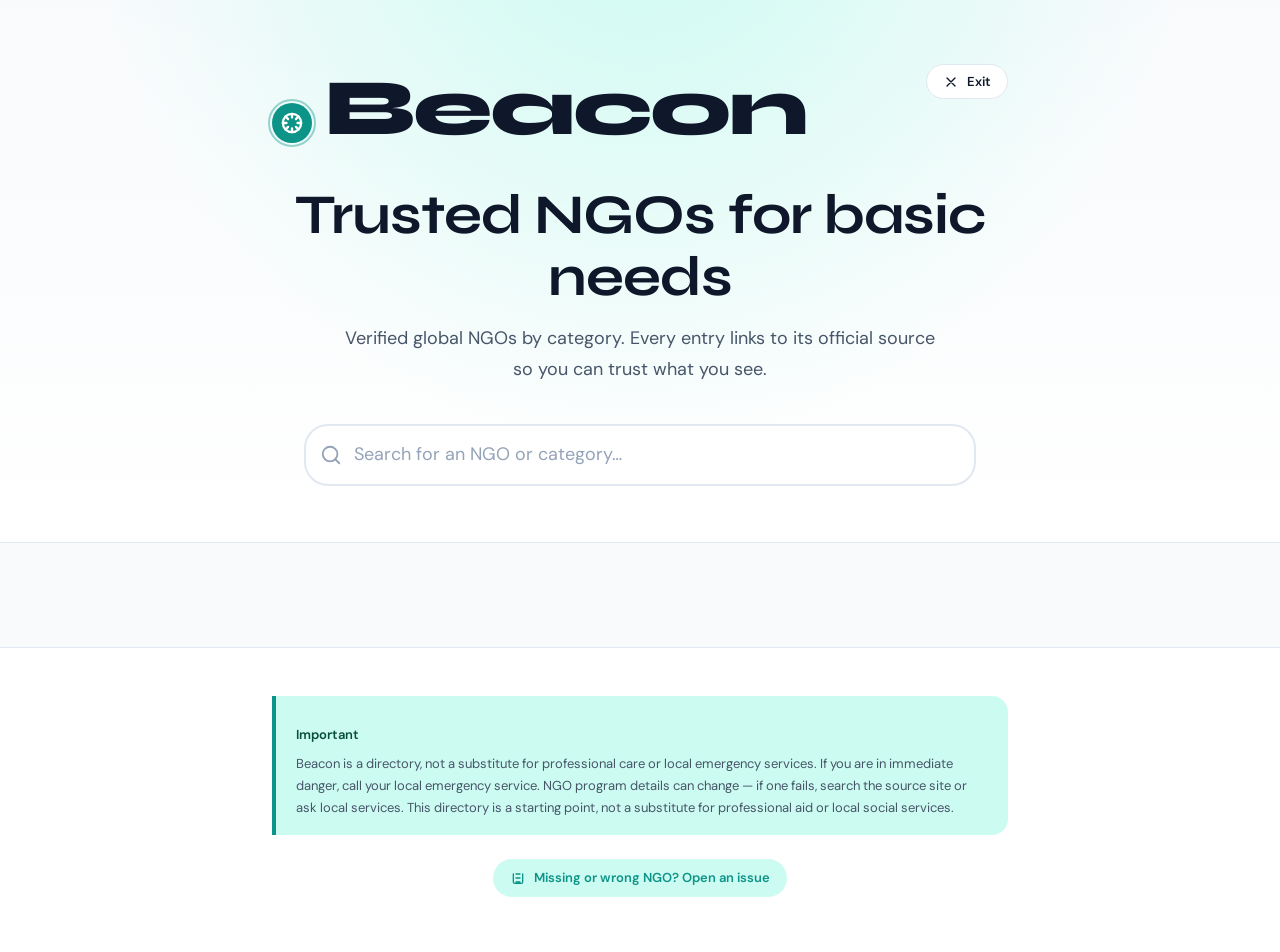
==== ngos.html @ 7f0e5e62 "NGOs: add NGO directory section — 18 NGOs across 4 categories (food, shelter, medical, education), n" ====
<!DOCTYPE html>
<html lang="en">
<head>
  <meta charset="UTF-8">
  <meta name="viewport" content="width=device-width, initial-scale=1.0">
  <title>Beacon — Trusted NGOs for Food, Shelter, Medical & Education</title>
  <meta name="description" content="Verified global NGOs providing food assistance, emergency shelter, medical care, and education support. Every entry links to its official source so you can trust what you see.">
  <link rel="preconnect" href="https://fonts.googleapis.com">
  <link rel="preconnect" href="https://fonts.gstatic.com" crossorigin>
  <link rel="preload" as="style" href="https://fonts.googleapis.com/css2?family=Syne:wght@400;600;700;800&family=DM+Sans:wght@400;500;600;700&family=JetBrains+Mono:wght@400;500;600;700&display=swap">
  <link rel="stylesheet" href="https://fonts.googleapis.com/css2?family=Syne:wght@400;600;700;800&family=DM+Sans:wght@400;500;600;700&family=JetBrains+Mono:wght@400;500;600;700&display=swap" media="print" onload="this.media='all'">
  <noscript><link rel="stylesheet" href="https://fonts.googleapis.com/css2?family=Syne:wght@400;600;700;800&family=DM+Sans:wght@400;500;600;700&family=JetBrains+Mono:wght@400;500;600;700&display=swap"></noscript>
  <link rel="stylesheet" href="styles.css">
  <link rel="manifest" href="manifest.json">
  <link rel="canonical" href="https://ajitsingh25.github.io/beacon/ngos/">
</head>
<body>
  <script>
    if ("serviceWorker" in navigator) {
      window.addEventListener("load", () => {
        navigator.serviceWorker.register("sw.js").catch(() => {});
      });
    }
  </script>
  <header class="hero" role="banner">
    <div class="container hero-inner">
      <div class="hero-top">
        <div class="brand" aria-label="Beacon — NGOs for basic needs">
          <div class="brand-mark" aria-hidden="true">
            <svg viewBox="0 0 24 24" fill="none" stroke="currentColor" stroke-width="2.5" stroke-linecap="round" stroke-linejoin="round">
              <circle cx="12" cy="12" r="10"/>
              <path d="M12 2v4M12 18v4M4.93 4.93l2.83 2.83M16.24 16.24l2.83 2.83M2 12h4M18 12h4M4.93 19.07l2.83-2.83M16.24 7.76l2.83-2.83"/>
            </svg>
          </div>
          <h1 class="brand-name display-1 text-ink">Beacon</h1>
        </div>
        <button id="quick-exit" class="quick-exit" type="button" aria-label="Quick exit to neutral site">
          <svg width="16" height="16" viewBox="0 0 24 24" fill="none" stroke="currentColor" stroke-width="2" stroke-linecap="round" stroke-linejoin="round" aria-hidden="true"><path d="M18 6 6 18M6 6l12 12"/></svg>
          Exit
        </button>
      </div>
      <h2 class="hero-headline display-2 text-ink">Trusted NGOs for basic needs</h2>
      <p class="hero-subtext text-muted">Verified global NGOs by category. Every entry links to its official source so you can trust what you see.</p>

      <form id="search-form" class="search-form" role="search" autocomplete="off" onsubmit="return false;">
        <div class="search-wrapper">
          <input id="search-input" class="search-input" type="search" placeholder="Search for an NGO or category…" aria-label="Search NGO or category" autocapitalize="off" autocorrect="off" spellcheck="false">
          <svg class="search-icon" viewBox="0 0 24 24" fill="none" stroke="currentColor" stroke-width="2" stroke-linecap="round" stroke-linejoin="round" aria-hidden="true"><circle cx="11" cy="11" r="8"/><path d="M21 21l-4.35-4.35"/></svg>
          <button type="button" class="search-clear" id="search-clear" aria-label="Clear search">
            <svg width="18" height="18" viewBox="0 0 24 24" fill="none" stroke="currentColor" stroke-width="2" stroke-linecap="round" stroke-linejoin="round" aria-hidden="true"><line x1="18" y1="6" x2="6" y2="18"/><line x1="6" y1="6" x2="18" y2="18"/></svg>
          </button>
        </div>
      </form>

      <div id="language-chips" class="language-filter" aria-label="Filter by language" role="group"></div>

      <div id="category-chips" class="category-filter" aria-label="Filter by category" role="group"></div>

      <div id="pinned-banner" class="pinned-banner hidden" aria-live="polite" role="status">
        <span class="pinned-banner-text" id="pinned-banner-text"></span>
        <button type="button" class="pinned-dismiss" id="pinned-dismiss" aria-label="Show all NGOs">Show all countries</button>
      </div>
    </div>
  </header>

  <main role="main">
    <div class="container">
      <section id="ngo-list" class="ngo-list" aria-live="polite" aria-label="NGOs by category"></section>
    </div>
  </main>

  <footer class="footer" role="contentinfo">
    <div class="container footer-inner">
      <p id="freshness" class="freshness mono-sm text-brand"></p>

      <div class="disclaimer">
        <p class="disclaimer-title">Important</p>
        <p class="disclaimer-text">Beacon is a directory, not a substitute for professional care or local emergency services. If you are in immediate danger, call your local emergency service. NGO program details can change — if one fails, search the source site or ask local services. This directory is a starting point, not a substitute for professional aid or local social services.</p>
      </div>

      <p class="contribute">
        <a href="https://github.com/ajitsingh25/beacon/issues/new?template=add-helpline.yml" class="contribute-link" rel="noopener" target="_blank">
          <svg width="16" height="16" viewBox="0 0 24 24" fill="none" stroke="currentColor" stroke-width="2" stroke-linecap="round" stroke-linejoin="round" aria-hidden="true"><path d="M9 12h6M9 6h6M9 18h6M5 6v12a2 2 0 0 0 2 2h10a2 2 0 0 0 2-2V6"/></svg>
          Missing or wrong NGO? Open an issue
        </a>
      </p>
    </div>
  </footer>

  <script src="app.js"></script>
</body>
</html>
---- styles.css ----
/* ============================================================
   BEACON — DESIGN TOKENS
   Subject: Crisis helpline finder — trust, warmth, calm urgency
   ============================================================ */

:root {
  /* --- Color: Clinical trust (teal) + Human warmth (orange) + Urgency (red) --- */
  --color-ink: #0f172a;
  --color-ink-muted: #475569;
  --color-ink-subtle: #94a3b8;

  --color-surface: #f8fafc;
  --color-surface-elevated: #ffffff;
  --color-surface-sunken: #f1f5f9;

  --color-brand: #0d9488;
  --color-brand-hover: #0f766e;
  --color-brand-soft: #ccfbf1;
  --color-brand-strong: #064e3b;

  --color-accent: #f97316;
  --color-accent-hover: #ea580c;
  --color-accent-soft: #ffedd5;
  --color-accent-strong: #7c2d12;

  --color-emergency: #dc2626;
  --color-emergency-hover: #b91c1c;
  --color-emergency-soft: #fef2f2;
  --color-emergency-strong: #7f1d1d;

  --color-border: #e2e8f0;
  --color-border-strong: #cbd5e1;

  --color-focus: #0d9488;
  --color-focus-ring: rgba(13, 148, 136, 0.25);

  /* --- Typography --- */
  --font-display: "Syne", system-ui, sans-serif;
  --font-body: "DM Sans", system-ui, sans-serif;
  --font-mono: "JetBrains Mono", ui-monospace, monospace;

  --font-size-xs: 0.7rem;
  --font-size-sm: 0.8125rem;
  --font-size-base: 0.9375rem;
  --font-size-lg: 1.125rem;
  --font-size-xl: 1.375rem;
  --font-size-2xl: 1.75rem;
  --font-size-3xl: clamp(2.25rem, 5vw, 3.5rem);
  --font-size-4xl: clamp(3rem, 7vw, 5rem);

  --font-weight-normal: 400;
  --font-weight-medium: 500;
  --font-weight-semibold: 600;
  --font-weight-bold: 700;
  --font-weight-extrabold: 800;

  --line-height-tight: 1.1;
  --line-height-snug: 1.35;
  --line-height-normal: 1.55;
  --line-height-relaxed: 1.7;

  /* --- Spacing --- */
  --space-1: 0.25rem;
  --space-2: 0.5rem;
  --space-3: 0.75rem;
  --space-4: 1rem;
  --space-5: 1.25rem;
  --space-6: 1.5rem;
  --space-8: 2rem;
  --space-10: 2.5rem;
  --space-12: 3rem;
  --space-16: 4rem;

  /* --- Radius --- */
  --radius-sm: 6px;
  --radius-md: 10px;
  --radius-lg: 16px;
  --radius-xl: 24px;
  --radius-full: 9999px;

  /* --- Shadow --- */
  --shadow-sm: 0 1px 2px rgba(15, 23, 42, 0.05);
  --shadow-md: 0 4px 12px rgba(15, 23, 42, 0.08);
  --shadow-lg: 0 12px 28px rgba(15, 23, 42, 0.1);
  --shadow-focus: 0 0 0 3px var(--color-focus-ring);

  /* --- Transition --- */
  --transition-fast: 120ms ease;
  --transition-base: 200ms ease;
  --transition-slow: 350ms ease;

  /* --- Layout --- */
  --container-max: 48rem;
  --container-wide: 64rem;
}

/* ============================================================
   DARK MODE
   ============================================================ */
@media (prefers-color-scheme: dark) {
  :root {
    --color-ink: #f1f5f9;
    --color-ink-muted: #94a3b8;
    --color-ink-subtle: #64748b;

    --color-surface: #020617;
    --color-surface-elevated: #0f172a;
    --color-surface-sunken: #1e293b;

    --color-brand: #14b8a6;
    --color-brand-hover: #2dd4bf;
    --color-brand-soft: #0d3b3a;
    --color-brand-strong: #a7f3d0;

    --color-accent: #fb923c;
    --color-accent-hover: #fdba74;
    --color-accent-soft: #3b1a0a;
    --color-accent-strong: #fff7ed;

    --color-emergency: #f87171;
    --color-emergency-hover: #fca5a5;
    --color-emergency-soft: #3b0d0d;
    --color-emergency-strong: #fef2f2;

    --color-border: #334155;
    --color-border-strong: #475569;

    --color-focus: #14b8a6;
    --color-focus-ring: rgba(20, 184, 166, 0.3);

    --shadow-sm: 0 1px 2px rgba(0, 0, 0, 0.3);
    --shadow-md: 0 4px 12px rgba(0, 0, 0, 0.4);
    --shadow-lg: 0 12px 28px rgba(0, 0, 0, 0.5);
  }
}

/* ============================================================
   REDUCED MOTION
   ============================================================ */
@media (prefers-reduced-motion: reduce) {
  :root {
    --transition-fast: 0ms;
    --transition-base: 0ms;
    --transition-slow: 0ms;
  }
  *, *::before, *::after {
    animation-duration: 0.01ms !important;
    animation-iteration-count: 1 !important;
    transition-duration: 0.01ms !important;
  }
}

/* ============================================================
   RESET & BASE
   ============================================================ */
*, *::before, *::after { box-sizing: border-box; }

html {
  scroll-behavior: smooth;
  -webkit-font-smoothing: antialiased;
  -moz-osx-font-smoothing: grayscale;
  text-rendering: optimizeLegibility;
}

body {
  margin: 0;
  font-family: var(--font-body);
  font-size: var(--font-size-base);
  line-height: var(--line-height-normal);
  color: var(--color-ink);
  background: var(--color-surface);
  min-height: 100vh;
  display: flex;
  flex-direction: column;
}

:focus-visible {
  outline: none;
  box-shadow: var(--shadow-focus);
  border-radius: var(--radius-sm);
}

::selection {
  background: var(--color-brand-soft);
  color: var(--color-brand-strong);
}

@media (prefers-color-scheme: dark) {
  ::selection {
    background: var(--color-brand-soft);
    color: var(--color-brand-strong);
  }
}

/* ============================================================
   TYPOGRAPHY UTILITIES
   ============================================================ */
.display-1 { font-family: var(--font-display); font-size: var(--font-size-4xl); font-weight: var(--font-weight-extrabold); line-height: var(--line-height-tight); letter-spacing: -0.03em; }
.display-2 { font-family: var(--font-display); font-size: var(--font-size-3xl); font-weight: var(--font-weight-bold); line-height: var(--line-height-tight); letter-spacing: -0.02em; }
.display-3 { font-family: var(--font-display); font-size: var(--font-size-2xl); font-weight: var(--font-weight-bold); line-height: var(--line-height-snug); }

.heading-1 { font-family: var(--font-display); font-size: var(--font-size-xl); font-weight: var(--font-weight-bold); line-height: var(--line-height-snug); }
.heading-2 { font-family: var(--font-display); font-size: var(--font-size-lg); font-weight: var(--font-weight-semibold); line-height: var(--line-height-snug); }

.body { font-family: var(--font-body); font-size: var(--font-size-base); line-height: var(--line-height-normal); }
.body-sm { font-family: var(--font-body); font-size: var(--font-size-sm); line-height: var(--line-height-normal); }
.body-xs { font-family: var(--font-body); font-size: var(--font-size-xs); line-height: var(--line-height-normal); }

.mono { font-family: var(--font-mono); }
.mono-sm { font-family: var(--font-mono); font-size: var(--font-size-sm); }
.mono-base { font-family: var(--font-mono); font-size: var(--font-size-base); }
.mono-lg { font-family: var(--font-mono); font-size: var(--font-size-lg); font-weight: var(--font-weight-semibold); }

.text-ink { color: var(--color-ink); }
.text-muted { color: var(--color-ink-muted); }
.text-subtle { color: var(--color-ink-subtle); }
.text-brand { color: var(--color-brand); }
.text-brand-strong { color: var(--color-brand-strong); }
.text-accent { color: var(--color-accent); }
.text-accent-strong { color: var(--color-accent-strong); }
.text-emergency { color: var(--color-emergency); }
.text-emergency-strong { color: var(--color-emergency-strong); }

/* ============================================================
   LAYOUT
   ============================================================ */
.container {
  width: 100%;
  max-width: var(--container-max);
  margin: 0 auto;
  padding: 0 var(--space-4);
}

.container-wide {
  max-width: var(--container-wide);
}

/* ============================================================
   HEADER / HERO
   ============================================================ */
.hero {
  padding: var(--space-16) var(--space-4) var(--space-10);
  text-align: center;
  border-bottom: 1px solid var(--color-border);
  background: linear-gradient(180deg, var(--color-surface) 0%, var(--color-surface-elevated) 100%);
  position: relative;
}

.hero::before {
  content: "";
  position: absolute;
  inset: 0;
  background: radial-gradient(ellipse at 50% -20%, var(--color-brand-soft) 0%, transparent 60%);
  pointer-events: none;
}

@media (prefers-color-scheme: dark) {
  .hero::before {
    background: radial-gradient(ellipse at 50% -20%, var(--color-brand-soft) 0%, transparent 50%);
  }
}

.hero-inner {
  position: relative;
  z-index: 1;
  max-width: var(--container-max);
  margin: 0 auto;
}

.hero-top {
  display: flex;
  justify-content: space-between;
  align-items: flex-start;
  margin-bottom: var(--space-8);
  gap: var(--space-4);
}

.brand {
  display: flex;
  align-items: baseline;
  gap: var(--space-3);
  flex-shrink: 0;
}

.brand-mark {
  display: flex;
  align-items: center;
  justify-content: center;
  width: 40px;
  height: 40px;
  background: var(--color-brand);
  border-radius: var(--radius-full);
  position: relative;
  flex-shrink: 0;
}

.brand-mark::after {
  content: "";
  position: absolute;
  inset: -4px;
  border: 2px solid var(--color-brand);
  border-radius: var(--radius-full);
  opacity: 0.4;
  animation: beacon-pulse 2s ease-in-out infinite;
}

@keyframes beacon-pulse {
  0%, 100% { transform: scale(1); opacity: 0.4; }
  50% { transform: scale(1.5); opacity: 0; }
}

@media (prefers-reduced-motion: reduce) {
  .brand-mark::after { animation: none; opacity: 0.2; }
}

.brand-mark svg { width: 22px; height: 22px; color: white; }

.brand-name { margin: 0; }

.quick-exit {
  display: inline-flex;
  align-items: center;
  gap: var(--space-2);
  padding: var(--space-2) var(--space-4);
  font-family: var(--font-body);
  font-size: var(--font-size-sm);
  font-weight: var(--font-weight-semibold);
  color: var(--color-ink);
  background: var(--color-surface-elevated);
  border: 1px solid var(--color-border);
  border-radius: var(--radius-full);
  cursor: pointer;
  transition: all var(--transition-fast);
  white-space: nowrap;
}

.quick-exit:hover {
  background: var(--color-accent-soft);
  border-color: var(--color-accent);
  color: var(--color-accent-strong);
}

@media (prefers-color-scheme: dark) {
  .quick-exit:hover {
    background: var(--color-accent-soft);
    color: var(--color-accent-strong);
  }
}

.quick-exit:focus-visible { box-shadow: var(--shadow-focus); }

.hero-headline { margin: 0 0 var(--space-4); }
.hero-subtext {
  margin: 0 auto var(--space-10);
  max-width: 38rem;
  color: var(--color-ink-muted);
  font-size: var(--font-size-lg);
  line-height: var(--line-height-relaxed);
}

/* ============================================================
   SEARCH
   ============================================================ */
.search-form { display: flex; flex-direction: column; gap: var(--space-4); align-items: center; }

.search-wrapper { position: relative; width: 100%; max-width: 42rem; }

.search-input {
  width: 100%;
  padding: var(--space-4) var(--space-5) var(--space-4) var(--space-12);
  font-family: var(--font-body);
  font-size: var(--font-size-lg);
  line-height: 1.4;
  color: var(--color-ink);
  background: var(--color-surface-elevated);
  border: 2px solid var(--color-border);
  border-radius: var(--radius-xl);
  transition: all var(--transition-base);
}

.search-input::placeholder { color: var(--color-ink-subtle); }

.search-input:hover { border-color: var(--color-border-strong); }

.search-input:focus {
  border-color: var(--color-brand);
  box-shadow: var(--shadow-focus);
}

.search-icon {
  position: absolute;
  left: var(--space-4);
  top: 50%;
  transform: translateY(-50%);
  width: 22px;
  height: 22px;
  color: var(--color-ink-subtle);
  pointer-events: none;
  transition: color var(--transition-fast);
}

.search-input:focus + .search-icon { color: var(--color-brand); }

.search-clear {
  position: absolute;
  right: var(--space-4);
  top: 50%;
  transform: translateY(-50%);
  width: 28px;
  height: 28px;
  display: flex;
  align-items: center;
  justify-content: center;
  background: transparent;
  border: none;
  border-radius: var(--radius-full);
  color: var(--color-ink-subtle);
  cursor: pointer;
  transition: all var(--transition-fast);
  opacity: 0;
  visibility: hidden;
}

.search-clear.visible { opacity: 1; visibility: visible; }

.search-clear:hover { background: var(--color-surface-sunken); color: var(--color-ink); }

/* ============================================================
   PINNED BANNER
   ============================================================ */
.pinned-banner {
  display: flex;
  align-items: center;
  justify-content: space-between;
  gap: var(--space-4);
  padding: var(--space-3) var(--space-5);
  background: var(--color-brand-soft);
  border: 1px solid var(--color-brand);
  border-radius: var(--radius-lg);
  margin-top: var(--space-4);
  flex-wrap: wrap;
  animation: slide-down var(--transition-base);
}

@keyframes slide-down {
  from { opacity: 0; transform: translateY(-8px); }
  to { opacity: 1; transform: translateY(0); }
}

.pinned-banner-text { font-size: var(--font-size-sm); color: var(--color-brand-strong); font-weight: var(--font-weight-medium); }
.pinned-banner-text strong { color: var(--color-brand-strong); }

.pinned-dismiss {
  padding: var(--space-1) var(--space-3);
  font-family: var(--font-body);
  font-size: var(--font-size-xs);
  font-weight: var(--font-weight-semibold);
  color: var(--color-brand-strong);
  background: var(--color-surface-elevated);
  border: 1px solid var(--color-brand);
  border-radius: var(--radius-full);
  cursor: pointer;
  transition: all var(--transition-fast);
  white-space: nowrap;
}

.pinned-dismiss:hover { background: var(--color-brand); color: white; }

/* ============================================================
   LANGUAGE CHIPS
   ============================================================ */
.language-filter { display: flex; flex-wrap: wrap; gap: var(--space-2); margin-top: var(--space-4); }

.lang-chip {
  display: inline-flex;
  align-items: center;
  gap: var(--space-1);
  padding: var(--space-1) var(--space-3);
  font-family: var(--font-body);
  font-size: var(--font-size-xs);
  font-weight: var(--font-weight-medium);
  color: var(--color-ink-muted);
  background: var(--color-surface-elevated);
  border: 1px solid var(--color-border);
  border-radius: var(--radius-full);
  cursor: pointer;
  transition: all var(--transition-fast);
  white-space: nowrap;
}

.lang-chip:hover { border-color: var(--color-brand); color: var(--color-brand); }

.lang-chip.active {
  background: var(--color-brand);
  border-color: var(--color-brand);
  color: white;
}

.lang-chip-count {
  padding: 0 2px;
  font-family: var(--font-mono);
  font-size: 0.65rem;
  font-weight: var(--font-weight-bold);
  opacity: 0.7;
}

.lang-chip.active .lang-chip-count { background: rgba(255,255,255,0.2); border-radius: var(--radius-full); padding: 0 4px; }

/* ============================================================
   MAIN CONTENT
   ============================================================ */
main { flex: 1; padding: var(--space-10) var(--space-4) var(--space-16); }

/* ============================================================
   COUNTRY SECTION
   ============================================================ */
.country-section { margin-bottom: var(--space-10); }

.country-header {
  display: flex;
  align-items: baseline;
  gap: var(--space-3);
  margin-bottom: var(--space-5);
  flex-wrap: wrap;
}

.country-name { margin: 0; }
.country-iso {
  font-family: var(--font-mono);
  font-size: var(--font-size-xs);
  font-weight: var(--font-weight-bold);
  color: var(--color-brand);
  background: var(--color-brand-soft);
  padding: var(--space-1) var(--space-2);
  border-radius: var(--radius-sm);
  text-transform: uppercase;
  letter-spacing: 0.05em;
}

.country-pin {
  display: inline-flex;
  align-items: center;
  gap: var(--space-1);
  font-size: var(--font-size-xs);
  font-weight: var(--font-weight-medium);
  color: var(--color-accent);
  background: var(--color-accent-soft);
  padding: var(--space-1) var(--space-2);
  border-radius: var(--radius-full);
}

@media (prefers-color-scheme: dark) {
  .country-pin { background: var(--color-accent-soft); color: var(--color-accent-strong); }
}

/* ============================================================
   CARD GRID
   ============================================================ */
.card-grid { display: grid; gap: var(--space-4); grid-template-columns: 1fr; }

@media (min-width: 640px) { .card-grid { grid-template-columns: repeat(2, 1fr); } }
@media (min-width: 1024px) { .card-grid { grid-template-columns: repeat(3, 1fr); } }

/* ============================================================
   HELPLINE CARD
   ============================================================ */
.helpline-card {
  background: var(--color-surface-elevated);
  border: 1px solid var(--color-border);
  border-radius: var(--radius-lg);
  padding: var(--space-5);
  display: flex;
  flex-direction: column;
  gap: var(--space-3);
  transition: all var(--transition-base);
  position: relative;
}

.helpline-card:hover {
  border-color: var(--color-border-strong);
  box-shadow: var(--shadow-md);
  transform: translateY(-2px);
}

.helpline-card:focus-within { box-shadow: var(--shadow-focus); }

.helpline-header { display: flex; align-items: flex-start; justify-content: space-between; gap: var(--space-3); flex-wrap: wrap; }

.helpline-name { margin: 0; font-family: var(--font-display); font-size: var(--font-size-lg); font-weight: var(--font-weight-bold); line-height: var(--line-height-snug); color: var(--color-ink); }

.helpline-hours {
  font-family: var(--font-body);
  font-size: var(--font-size-xs);
  font-weight: var(--font-weight-semibold);
  color: var(--color-brand);
  background: var(--color-brand-soft);
  padding: var(--space-1) var(--space-2);
  border-radius: var(--radius-full);
  white-space: nowrap;
  flex-shrink: 0;
}

@media (prefers-color-scheme: dark) {
  .helpline-hours { background: var(--color-brand-soft); color: var(--color-brand-strong); }
}

.helpline-phones { display: flex; flex-direction: column; gap: var(--space-2); }

.phone-row {
  display: flex;
  align-items: center;
  gap: var(--space-3);
  flex-wrap: wrap;
}

.phone-link {
  display: inline-flex;
  align-items: center;
  gap: var(--space-2);
  font-family: var(--font-mono);
  font-size: var(--font-size-base);
  font-weight: var(--font-weight-semibold);
  color: var(--color-ink);
  text-decoration: none;
  transition: color var(--transition-fast);
}

.phone-link:hover { color: var(--color-brand); }

.phone-link.local { font-size: var(--font-size-lg); }

.phone-link.intl { font-size: var(--font-size-sm); color: var(--color-ink-muted); }

.phone-link.intl:hover { color: var(--color-accent); }

.phone-label {
  font-family: var(--font-body);
  font-size: var(--font-size-xs);
  font-weight: var(--font-weight-medium);
  color: var(--color-ink-subtle);
  text-transform: uppercase;
  letter-spacing: 0.05em;
}

.phone-copy {
  display: inline-flex;
  align-items: center;
  justify-content: center;
  width: 28px;
  height: 28px;
  background: transparent;
  border: 1px solid var(--color-border);
  border-radius: var(--radius-sm);
  color: var(--color-ink-subtle);
  cursor: pointer;
  transition: all var(--transition-fast);
}

.phone-copy:hover { background: var(--color-surface-sunken); border-color: var(--color-brand); color: var(--color-brand); }

.phone-copy.copied { background: var(--color-brand-soft); border-color: var(--color-brand); color: var(--color-brand); }

.phone-copy svg { width: 14px; height: 14px; }

/* Emergency row */
.phone-row.emergency {
  padding-top: var(--space-2);
  border-top: 1px solid var(--color-border);
  margin-top: var(--space-1);
}

.phone-link.emergency {
  font-family: var(--font-mono);
  font-size: var(--font-size-base);
  font-weight: var(--font-weight-bold);
  color: var(--color-emergency);
}

.phone-link.emergency:hover { color: var(--color-emergency-hover); }

.phone-label.emergency { color: var(--color-emergency); }

/* ============================================================
   CARD META
   ============================================================ */
.helpline-meta { display: flex; flex-wrap: wrap; gap: var(--space-3); padding-top: var(--space-2); border-top: 1px solid var(--color-border); margin-top: var(--space-1); }

.meta-item { display: inline-flex; align-items: center; gap: var(--space-1); font-size: var(--font-size-sm); color: var(--color-ink-muted); }

.meta-item svg { width: 16px; height: 16px; flex-shrink: 0; color: var(--color-ink-subtle); }

/* ============================================================
   CARD NOTES
   ============================================================ */
.helpline-notes { font-size: var(--font-size-sm); color: var(--color-ink-muted); line-height: var(--line-height-relaxed); }

/* ============================================================
   CARD SOURCE
   ============================================================ */
.helpline-source {
  display: flex;
  align-items: center;
  gap: var(--space-2);
  font-size: var(--font-size-xs);
  color: var(--color-ink-subtle);
  padding-top: var(--space-2);
  border-top: 1px solid var(--color-border);
  margin-top: var(--space-1);
}

.helpline-source a {
  color: var(--color-brand);
  text-decoration: none;
  font-weight: var(--font-weight-medium);
  transition: color var(--transition-fast);
}

.helpline-source a:hover { color: var(--color-brand-hover); text-decoration: underline; }

/* ============================================================
   EMPTY STATE
   ============================================================ */
.empty-state {
  grid-column: 1 / -1;
  text-align: center;
  padding: var(--space-16) var(--space-6);
  color: var(--color-ink-muted);
}

.empty-state svg { width: 64px; height: 64px; margin-bottom: var(--space-4); opacity: 0.5; }

.empty-state h3 { margin: 0 0 var(--space-2); font-family: var(--font-display); font-size: var(--font-size-xl); color: var(--color-ink); }

.empty-state p { margin: 0; max-width: 28rem; margin-left: auto; margin-right: auto; }

/* ============================================================
   FOOTER
   ============================================================ */
.footer {
  border-top: 1px solid var(--color-border);
  padding: var(--space-8) var(--space-4) var(--space-10);
  background: var(--color-surface-elevated);
  margin-top: auto;
}

.footer-inner { max-width: var(--container-max); margin: 0 auto; }

.freshness { font-family: var(--font-mono); font-size: var(--font-size-sm); font-weight: var(--font-weight-medium); color: var(--color-brand); margin-bottom: var(--space-4); }

.disclaimer {
  background: var(--color-brand-soft);
  border-left: 4px solid var(--color-brand);
  padding: var(--space-4) var(--space-5);
  border-radius: 0 var(--radius-lg) var(--radius-lg) 0;
  margin-bottom: var(--space-6);
}

.disclaimer-title { font-weight: var(--font-weight-semibold); color: var(--color-brand-strong); margin-bottom: var(--space-2); font-size: var(--font-size-sm); }

.disclaimer-text { margin: 0; font-size: var(--font-size-sm); color: var(--color-ink-muted); line-height: var(--line-height-relaxed); }

.contribute { text-align: center; }

.contribute-link {
  display: inline-flex;
  align-items: center;
  gap: var(--space-2);
  padding: var(--space-2) var(--space-4);
  font-family: var(--font-body);
  font-size: var(--font-size-sm);
  font-weight: var(--font-weight-semibold);
  color: var(--color-brand);
  background: var(--color-brand-soft);
  border: 1px solid transparent;
  border-radius: var(--radius-full);
  text-decoration: none;
  transition: all var(--transition-fast);
}

.contribute-link:hover { background: var(--color-brand); color: white; border-color: var(--color-brand); }

@media (prefers-color-scheme: dark) {
  .disclaimer { background: var(--color-brand-soft); }
  .contribute-link { background: var(--color-brand-soft); color: var(--color-brand-strong); }
  .contribute-link:hover { background: var(--color-brand); color: white; }
}

/* ============================================================
   UTILITIES
   ============================================================ */
.sr-only {
  position: absolute;
  width: 1px;
  height: 1px;
  padding: 0;
  margin: -1px;
  overflow: hidden;
  clip: rect(0, 0, 0, 0);
  white-space: nowrap;
  border: 0;
}

.hidden { display: none !important; }

/* ============================================================
   PRINT STYLES
   ============================================================ */
@media print {
  .hero,
  .search-form,
  .pinned-banner,
  .language-filter,
  .quick-exit,
  .no-print,
  .footer {
    display: none !important;
  }

  main {
    padding: 0;
  }

  .container {
    max-width: none;
    padding: 0;
  }

  .helpline-card {
    break-inside: avoid;
    page-break-inside: avoid;
    box-shadow: none;
    border: 1px solid var(--color-border);
  }

  .helpline-card:hover {
    transform: none;
    box-shadow: none;
  }

  .phone-copy {
    display: none;
  }

  .helpline-phones .phone-row {
    border-bottom: 1px solid var(--color-border);
  }

  .helpline-phones .phone-row:last-child {
    border-bottom: none;
  }
}
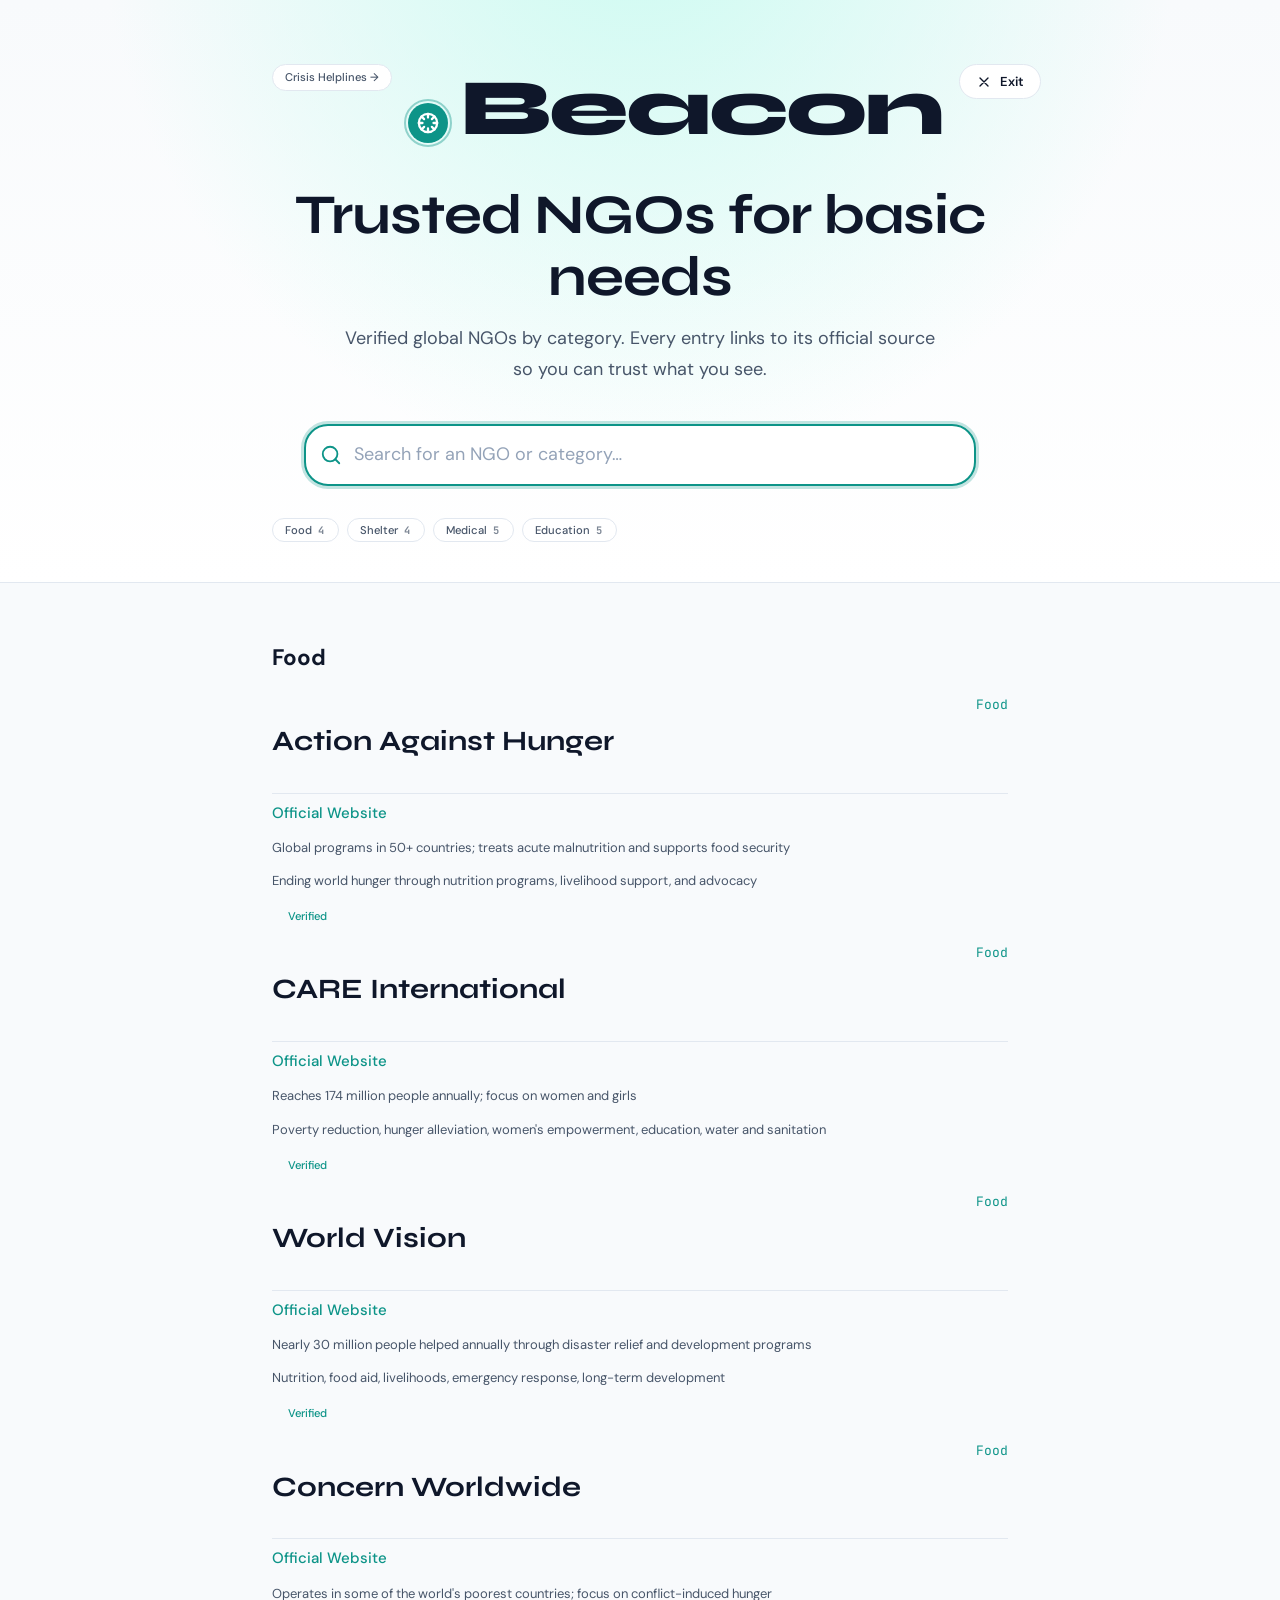
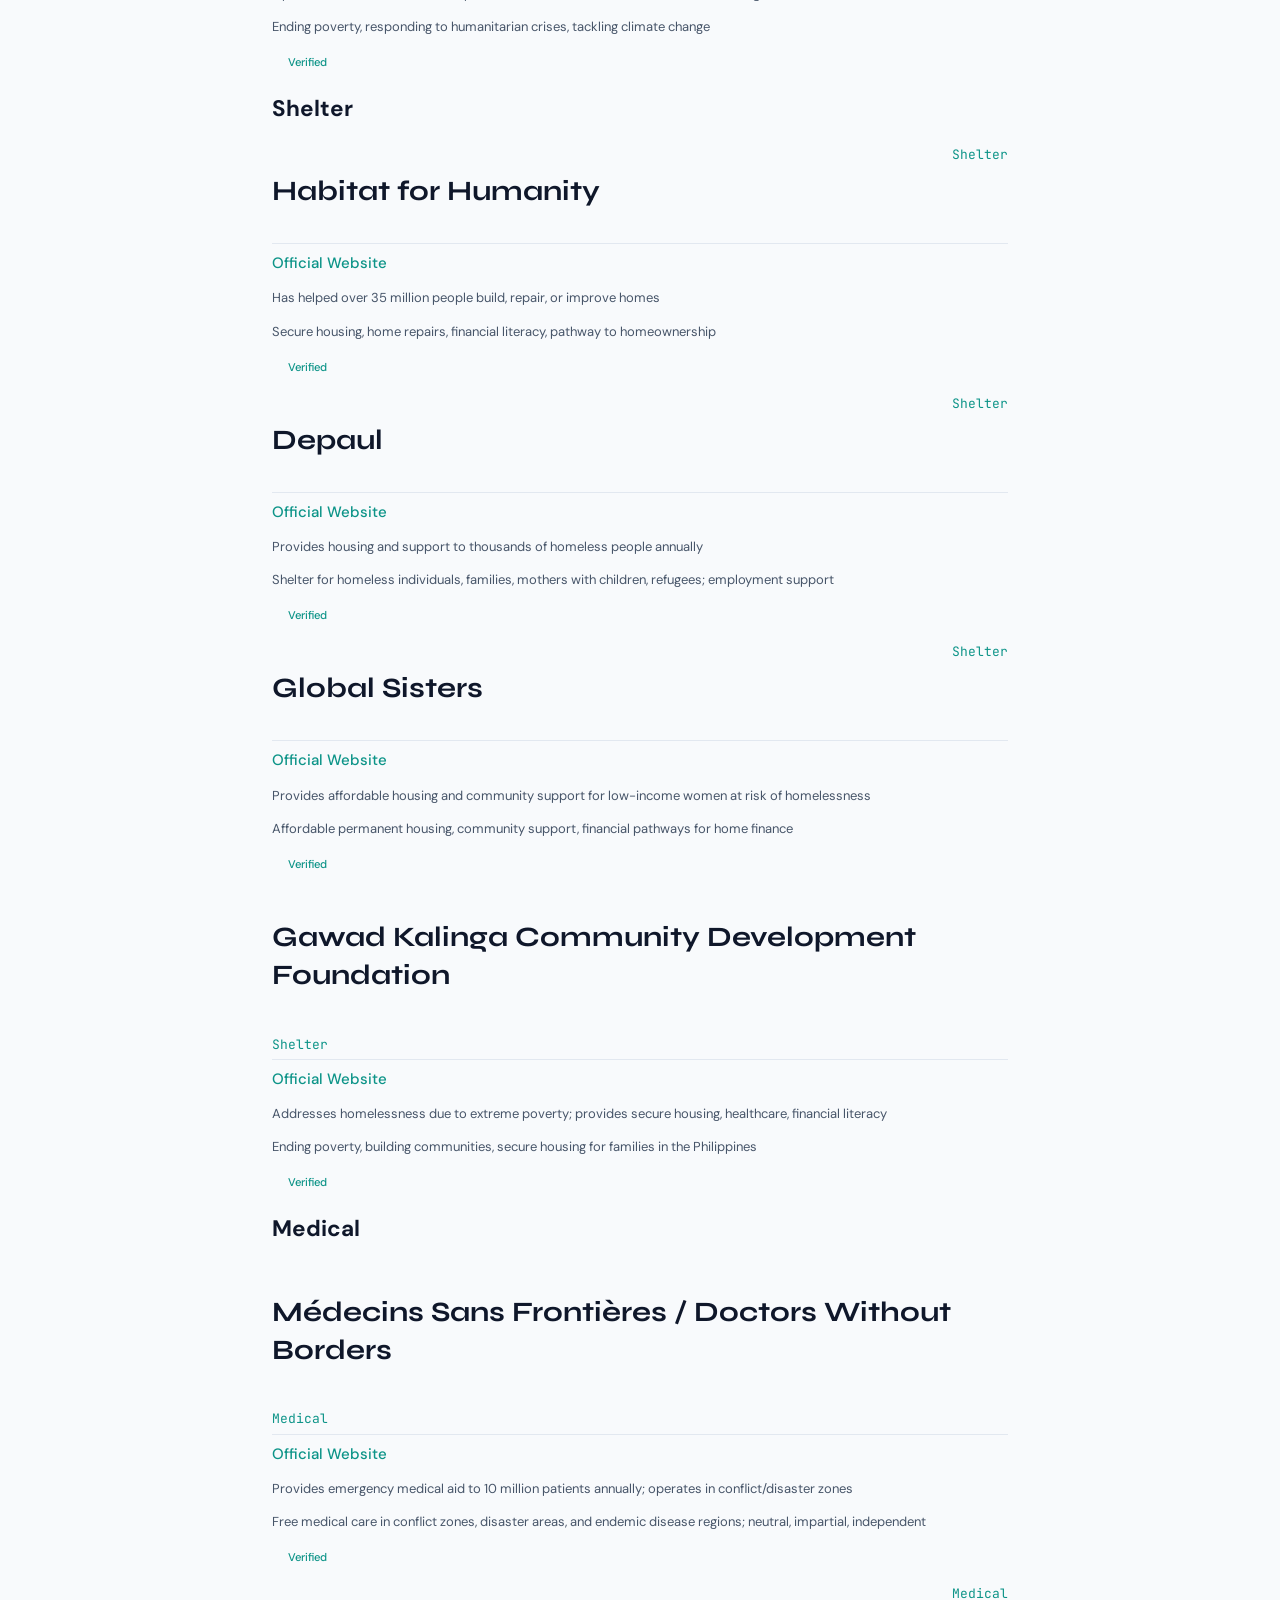
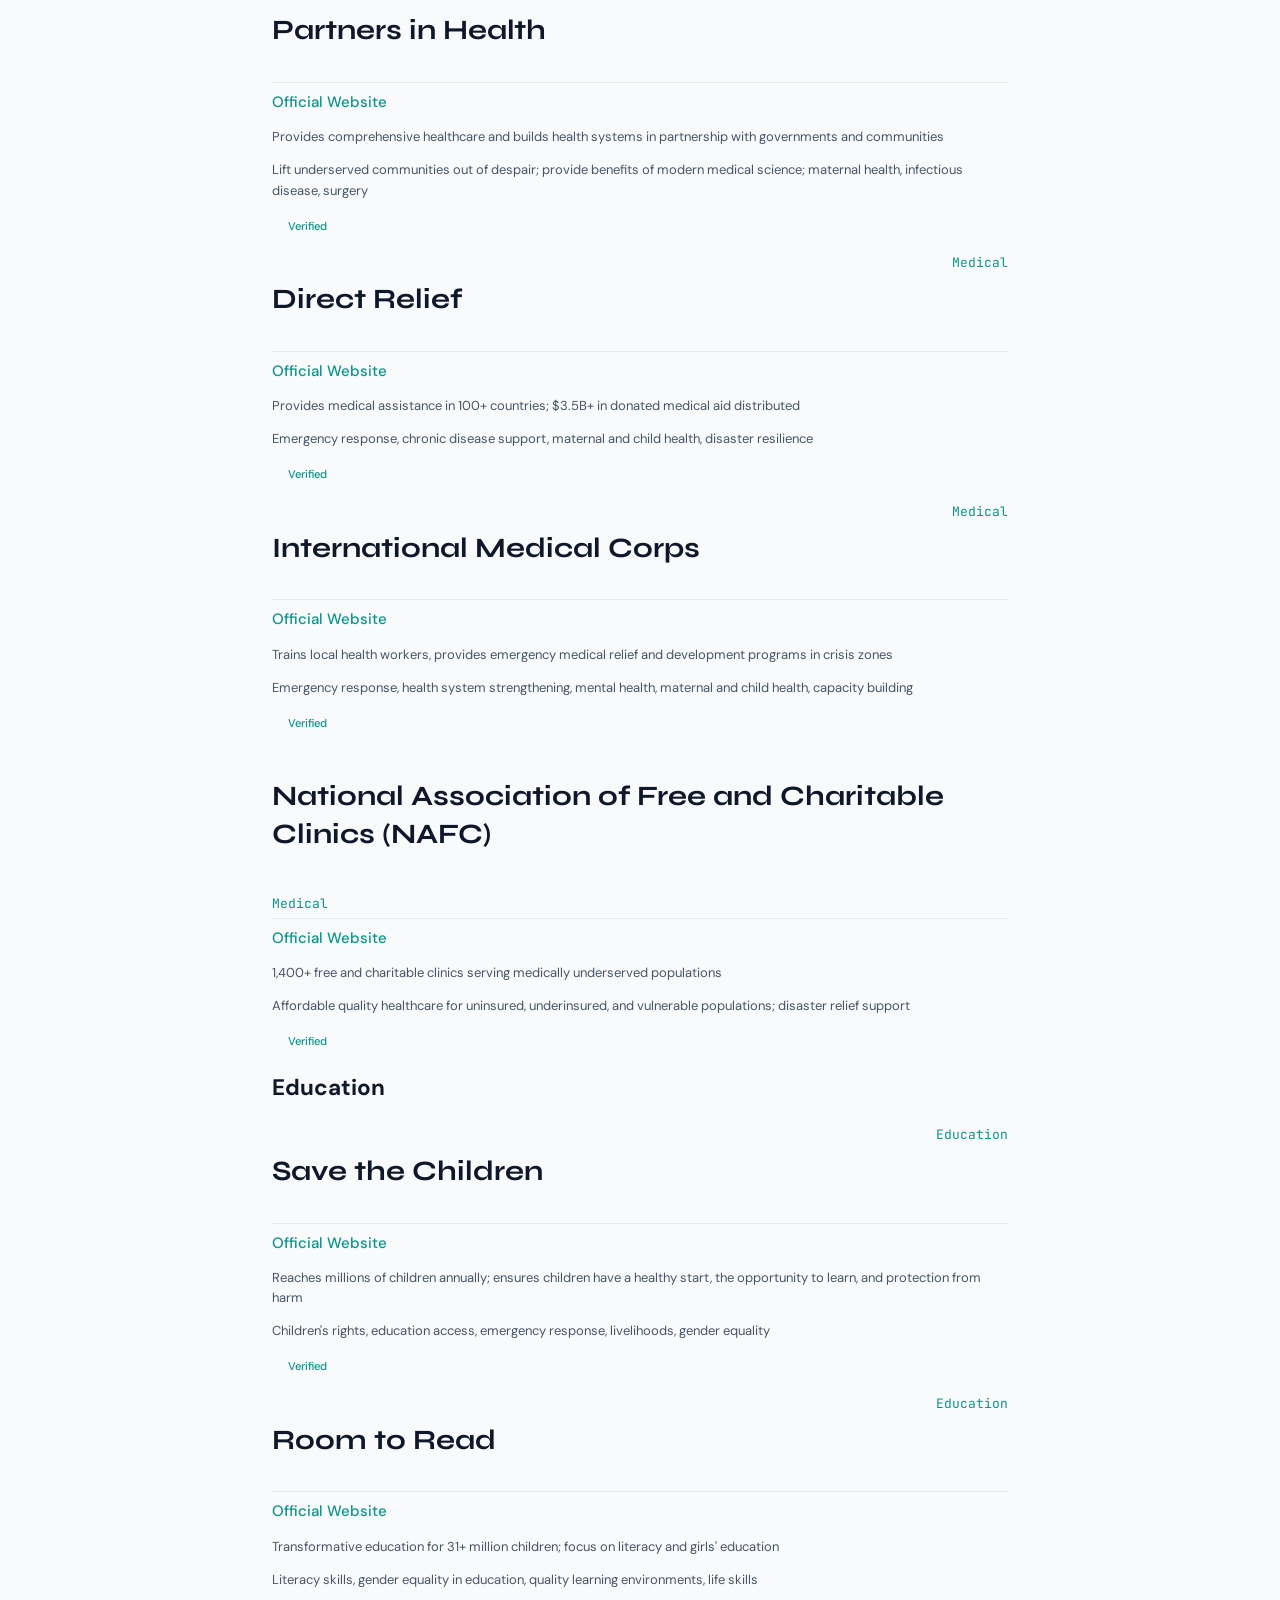
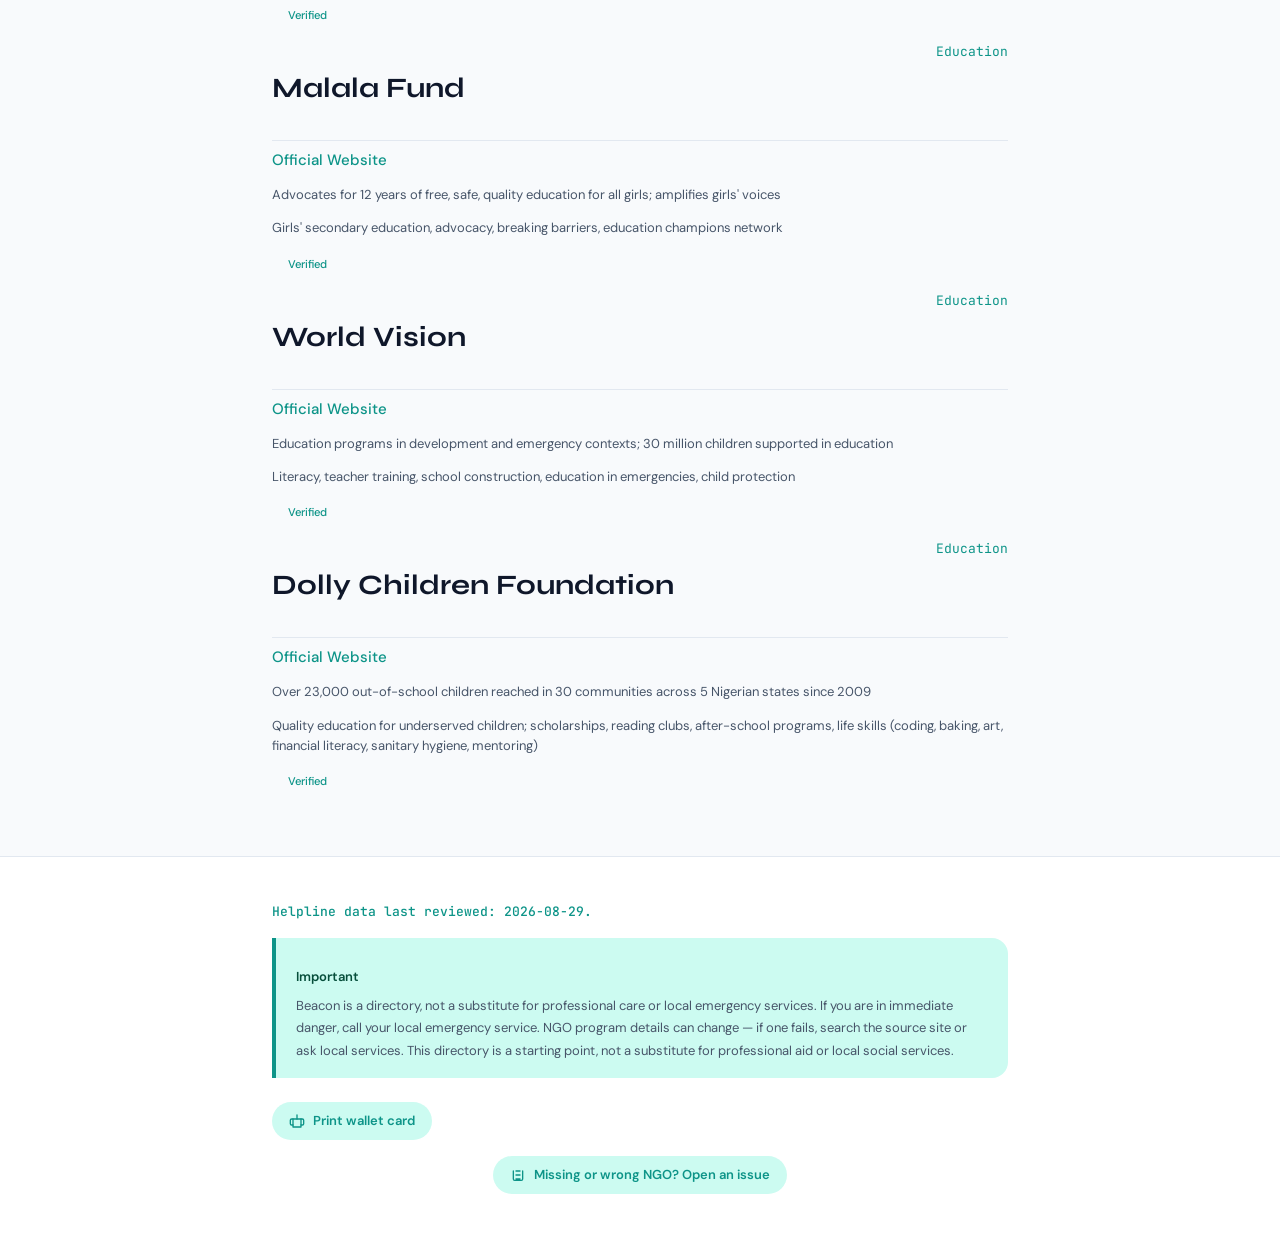
==== commit 9661b13d: "Fix: page-aware rendering so NGO section works on home + NGO pages - Guard render()/catch against mi" ====
--- a/ngos.html
+++ b/ngos.html
@@ -18,13 +18,14 @@
   <script>
     if ("serviceWorker" in navigator) {
       window.addEventListener("load", () => {
-        navigator.serviceWorker.register("sw.js").catch(() => {});
+        navigator.serviceWorker.register("sw.js", { updateViaCache: "none" }).catch(() => {});
       });
     }
   </script>
   <header class="hero" role="banner">
     <div class="container hero-inner">
       <div class="hero-top">
+        <a class="page-link" href="index.html">Crisis Helplines →</a>
         <div class="brand" aria-label="Beacon — NGOs for basic needs">
           <div class="brand-mark" aria-hidden="true">
             <svg viewBox="0 0 24 24" fill="none" stroke="currentColor" stroke-width="2.5" stroke-linecap="round" stroke-linejoin="round">
@@ -54,7 +55,7 @@
 
       <div id="language-chips" class="language-filter" aria-label="Filter by language" role="group"></div>
 
-      <div id="category-chips" class="category-filter" aria-label="Filter by category" role="group"></div>
+      <div id="ngo-category-chips" class="category-filter" aria-label="Filter NGOs by category" role="group"></div>
 
       <div id="pinned-banner" class="pinned-banner hidden" aria-live="polite" role="status">
         <span class="pinned-banner-text" id="pinned-banner-text"></span>
--- a/styles.css
+++ b/styles.css
@@ -471,7 +471,9 @@
    ============================================================ */
 .language-filter { display: flex; flex-wrap: wrap; gap: var(--space-2); margin-top: var(--space-4); }
 
-.lang-chip {
+.lang-chip,
+.cat-chip,
+.ngo-chip {
   display: inline-flex;
   align-items: center;
   gap: var(--space-1);
@@ -488,15 +490,21 @@
   white-space: nowrap;
 }
 
-.lang-chip:hover { border-color: var(--color-brand); color: var(--color-brand); }
-
-.lang-chip.active {
+.lang-chip:hover,
+.cat-chip:hover,
+.ngo-chip:hover { border-color: var(--color-brand); color: var(--color-brand); }
+
+.lang-chip.active,
+.cat-chip.active,
+.ngo-chip.active {
   background: var(--color-brand);
   border-color: var(--color-brand);
   color: white;
 }
 
-.lang-chip-count {
+.lang-chip-count,
+.cat-chip-count,
+.ngo-chip-count {
   padding: 0 2px;
   font-family: var(--font-mono);
   font-size: 0.65rem;
@@ -504,7 +512,38 @@
   opacity: 0.7;
 }
 
-.lang-chip.active .lang-chip-count { background: rgba(255,255,255,0.2); border-radius: var(--radius-full); padding: 0 4px; }
+.lang-chip.active .lang-chip-count,
+.cat-chip.active .cat-chip-count,
+.ngo-chip.active .ngo-chip-count { background: rgba(255,255,255,0.2); border-radius: var(--radius-full); padding: 0 4px; }
+
+/* ============================================================
+   CATEGORY CHIPS (shared by helplines + NGOs)
+   ============================================================ */
+.category-filter { display: flex; flex-wrap: wrap; gap: var(--space-2); margin-top: var(--space-4); }
+
+/* ============================================================
+   PAGE LINK + HOME NGO SECTION
+   ============================================================ */
+.page-link {
+  font-family: var(--font-body);
+  font-size: var(--font-size-xs);
+  font-weight: var(--font-weight-medium);
+  color: var(--color-ink-muted);
+  background: var(--color-surface-elevated);
+  border: 1px solid var(--color-border);
+  border-radius: var(--radius-full);
+  padding: var(--space-1) var(--space-3);
+  text-decoration: none;
+  transition: all var(--transition-fast);
+  white-space: nowrap;
+}
+
+.page-link:hover { border-color: var(--color-brand); color: var(--color-brand); }
+
+.ngo-home { margin-top: var(--space-16); border-top: 1px solid var(--color-border); padding-top: var(--space-12); }
+
+.section-heading { margin: 0 0 var(--space-2); }
+.section-sub { margin: 0 0 var(--space-4); }
 
 /* ============================================================
    MAIN CONTENT
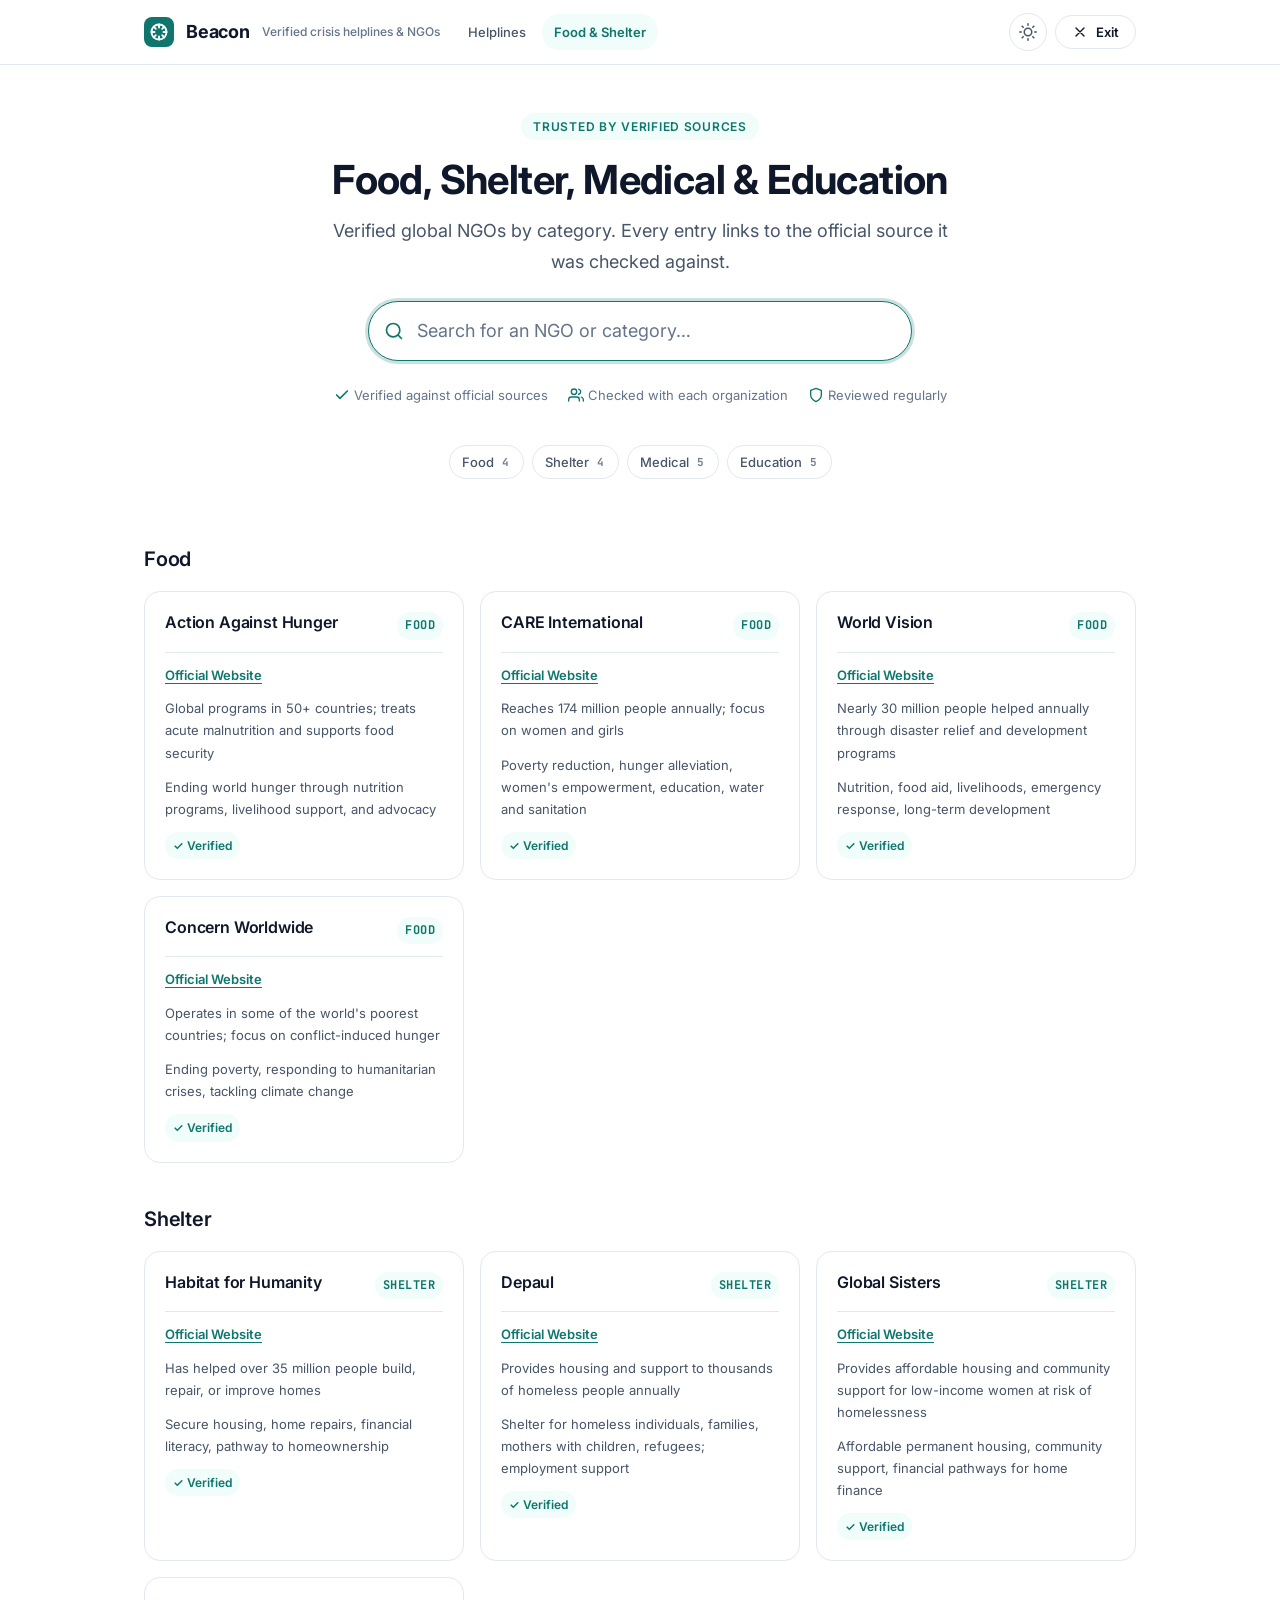
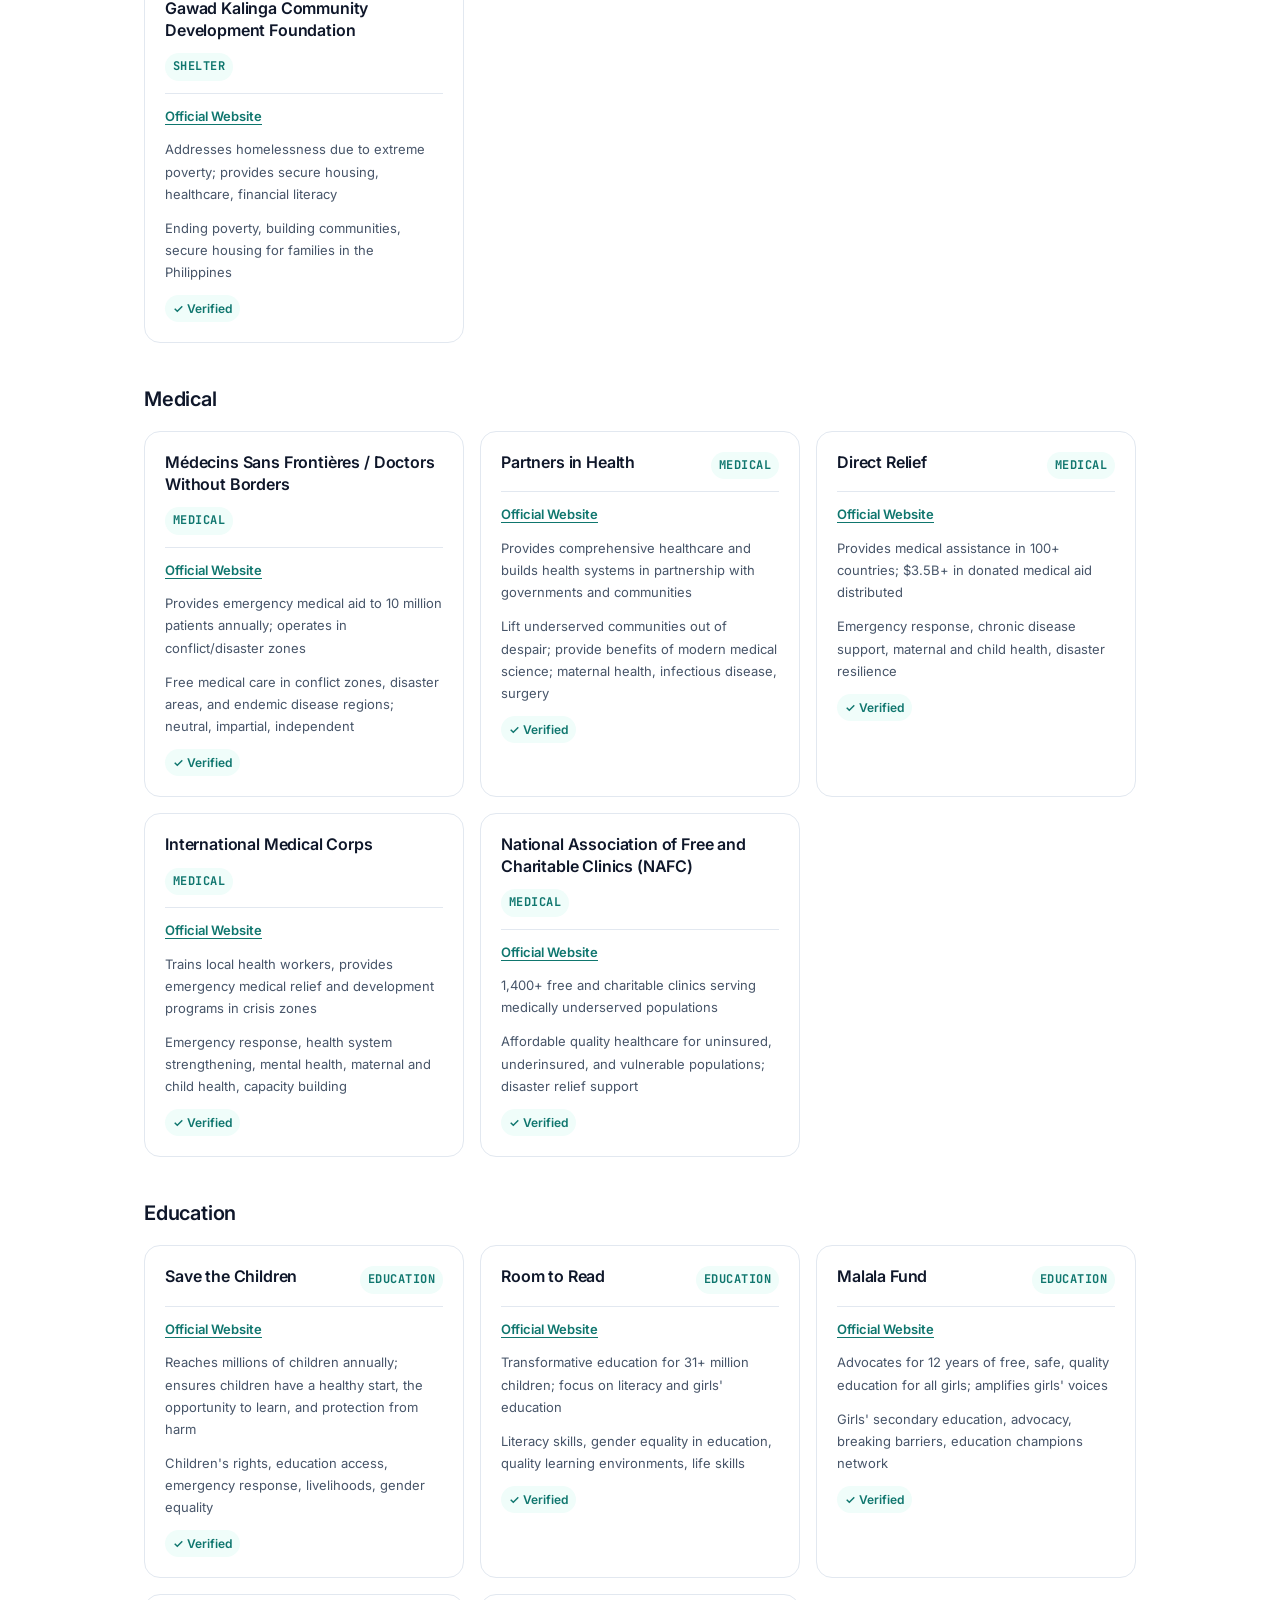
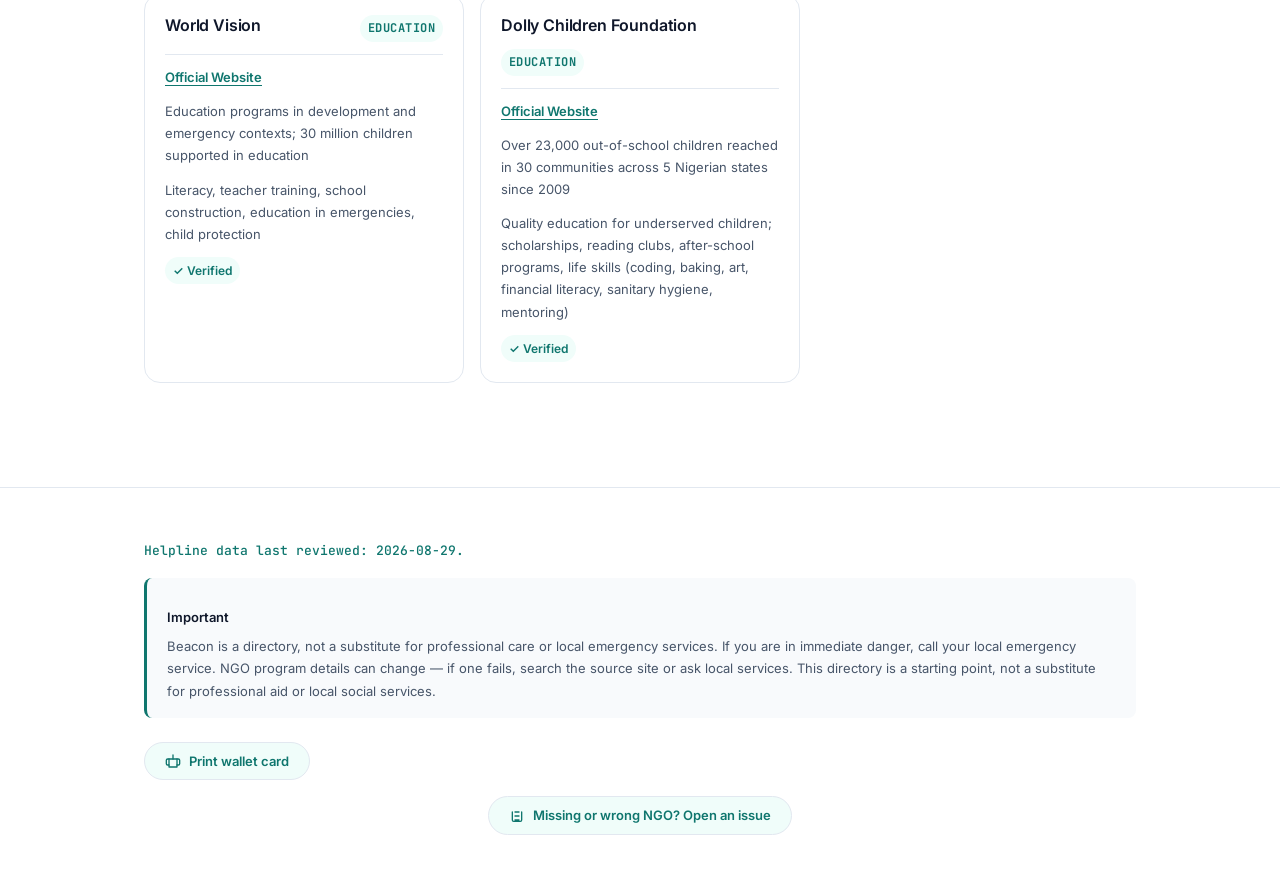
==== commit cadc2e7a: "Redesign: trusted light-default theme, readable typography, slim header - Light/white theme as defau" ====
--- a/ngos.html
+++ b/ngos.html
@@ -7,9 +7,9 @@
   <meta name="description" content="Verified global NGOs providing food assistance, emergency shelter, medical care, and education support. Every entry links to its official source so you can trust what you see.">
   <link rel="preconnect" href="https://fonts.googleapis.com">
   <link rel="preconnect" href="https://fonts.gstatic.com" crossorigin>
-  <link rel="preload" as="style" href="https://fonts.googleapis.com/css2?family=Syne:wght@400;600;700;800&family=DM+Sans:wght@400;500;600;700&family=JetBrains+Mono:wght@400;500;600;700&display=swap">
-  <link rel="stylesheet" href="https://fonts.googleapis.com/css2?family=Syne:wght@400;600;700;800&family=DM+Sans:wght@400;500;600;700&family=JetBrains+Mono:wght@400;500;600;700&display=swap" media="print" onload="this.media='all'">
-  <noscript><link rel="stylesheet" href="https://fonts.googleapis.com/css2?family=Syne:wght@400;600;700;800&family=DM+Sans:wght@400;500;600;700&family=JetBrains+Mono:wght@400;500;600;700&display=swap"></noscript>
+  <link rel="preload" as="style" href="https://fonts.googleapis.com/css2?family=Inter:wght@400;500;600;700;800&family=JetBrains+Mono:wght@400;500;600;700&display=swap">
+  <link rel="stylesheet" href="https://fonts.googleapis.com/css2?family=Inter:wght@400;500;600;700;800&family=JetBrains+Mono:wght@400;500;600;700&display=swap" media="print" onload="this.media='all'">
+  <noscript><link rel="stylesheet" href="https://fonts.googleapis.com/css2?family=Inter:wght@400;500;600;700;800&family=JetBrains+Mono:wght@400;500;600;700&display=swap"></noscript>
   <link rel="stylesheet" href="styles.css">
   <link rel="manifest" href="manifest.json">
   <link rel="canonical" href="https://ajitsingh25.github.io/beacon/ngos/">
@@ -22,26 +22,40 @@
       });
     }
   </script>
-  <header class="hero" role="banner">
-    <div class="container hero-inner">
-      <div class="hero-top">
-        <a class="page-link" href="index.html">Crisis Helplines →</a>
-        <div class="brand" aria-label="Beacon — NGOs for basic needs">
-          <div class="brand-mark" aria-hidden="true">
-            <svg viewBox="0 0 24 24" fill="none" stroke="currentColor" stroke-width="2.5" stroke-linecap="round" stroke-linejoin="round">
-              <circle cx="12" cy="12" r="10"/>
-              <path d="M12 2v4M12 18v4M4.93 4.93l2.83 2.83M16.24 16.24l2.83 2.83M2 12h4M18 12h4M4.93 19.07l2.83-2.83M16.24 7.76l2.83-2.83"/>
-            </svg>
-          </div>
-          <h1 class="brand-name display-1 text-ink">Beacon</h1>
-        </div>
+  <header class="site-header" role="banner">
+    <div class="container header-inner">
+      <a class="brand" href="index.html" aria-label="Beacon home — Crisis helpline finder">
+        <span class="brand-mark" aria-hidden="true">
+          <svg viewBox="0 0 24 24" fill="none" stroke="currentColor" stroke-width="2.5" stroke-linecap="round" stroke-linejoin="round">
+            <circle cx="12" cy="12" r="10"/>
+            <path d="M12 2v4M12 18v4M4.93 4.93l2.83 2.83M16.24 16.24l2.83 2.83M2 12h4M18 12h4M4.93 19.07l2.83-2.83M16.24 7.76l2.83-2.83"/>
+          </svg>
+        </span>
+        <span class="brand-name">Beacon</span>
+        <span class="brand-tagline">Verified crisis helplines & NGOs</span>
+      </a>
+      <nav class="site-nav" aria-label="Site sections">
+        <a class="nav-link" href="index.html">Helplines</a>
+        <a class="nav-link active" aria-current="page" href="ngos.html">Food & Shelter</a>
+      </nav>
+      <div class="header-actions">
+        <button id="theme-toggle" class="icon-btn" type="button" aria-label="Switch between light and dark theme">
+          <svg class="icon-moon" viewBox="0 0 24 24" fill="none" stroke="currentColor" stroke-width="2" stroke-linecap="round" stroke-linejoin="round" aria-hidden="true"><path d="M21 12.79A9 9 0 1 1 11.21 3 7 7 0 0 0 21 12.79z"/></svg>
+          <svg class="icon-sun" viewBox="0 0 24 24" fill="none" stroke="currentColor" stroke-width="2" stroke-linecap="round" stroke-linejoin="round" aria-hidden="true"><circle cx="12" cy="12" r="5"/><line x1="12" y1="1" x2="12" y2="3"/><line x1="12" y1="21" x2="12" y2="23"/><line x1="4.22" y1="4.22" x2="5.64" y2="5.64"/><line x1="18.36" y1="18.36" x2="19.78" y2="19.78"/><line x1="1" y1="12" x2="3" y2="12"/><line x1="21" y1="12" x2="23" y2="12"/><line x1="4.22" y1="19.78" x2="5.64" y2="18.36"/><line x1="18.36" y1="5.64" x2="19.78" y2="4.22"/></svg>
+        </button>
         <button id="quick-exit" class="quick-exit" type="button" aria-label="Quick exit to neutral site">
           <svg width="16" height="16" viewBox="0 0 24 24" fill="none" stroke="currentColor" stroke-width="2" stroke-linecap="round" stroke-linejoin="round" aria-hidden="true"><path d="M18 6 6 18M6 6l12 12"/></svg>
           Exit
         </button>
       </div>
-      <h2 class="hero-headline display-2 text-ink">Trusted NGOs for basic needs</h2>
-      <p class="hero-subtext text-muted">Verified global NGOs by category. Every entry links to its official source so you can trust what you see.</p>
+    </div>
+  </header>
+
+  <section class="hero" aria-labelledby="hero-title">
+    <div class="container hero-inner">
+      <p class="hero-eyebrow">Trusted by verified sources</p>
+      <h1 id="hero-title" class="hero-headline display-2 text-ink">Food, Shelter, Medical & Education</h1>
+      <p class="hero-subtext text-muted">Verified global NGOs by category. Every entry links to the official source it was checked against.</p>
 
       <form id="search-form" class="search-form" role="search" autocomplete="off" onsubmit="return false;">
         <div class="search-wrapper">
@@ -53,6 +67,12 @@
         </div>
       </form>
 
+      <div class="trust-strip" aria-label="Trust signals">
+        <span class="trust-item"><svg viewBox="0 0 24 24" fill="none" stroke="currentColor" stroke-width="2.5" stroke-linecap="round" stroke-linejoin="round" aria-hidden="true"><polyline points="20 6 9 17 4 12"/></svg> Verified against official sources</span>
+        <span class="trust-item"><svg viewBox="0 0 24 24" fill="none" stroke="currentColor" stroke-width="2" stroke-linecap="round" stroke-linejoin="round" aria-hidden="true"><path d="M17 21v-2a4 4 0 0 0-4-4H5a4 4 0 0 0-4 4v2"/><circle cx="9" cy="7" r="4"/><path d="M23 21v-2a4 4 0 0 0-3-3.87"/><path d="M16 3.13a4 4 0 0 1 0 7.75"/></svg> Checked with each organization</span>
+        <span class="trust-item"><svg viewBox="0 0 24 24" fill="none" stroke="currentColor" stroke-width="2" stroke-linecap="round" stroke-linejoin="round" aria-hidden="true"><path d="M12 22s8-4 8-10V5l-8-3-8 3v7c0 6 8 10 8 10z"/></svg> Reviewed regularly</span>
+      </div>
+
       <div id="language-chips" class="language-filter" aria-label="Filter by language" role="group"></div>
 
       <div id="ngo-category-chips" class="category-filter" aria-label="Filter NGOs by category" role="group"></div>
@@ -62,7 +82,7 @@
         <button type="button" class="pinned-dismiss" id="pinned-dismiss" aria-label="Show all NGOs">Show all countries</button>
       </div>
     </div>
-  </header>
+  </section>
 
   <main role="main">
     <div class="container">
--- a/styles.css
+++ b/styles.css
@@ -1,52 +1,54 @@
 /* ============================================================
    BEACON — DESIGN TOKENS
-   Subject: Crisis helpline finder — trust, warmth, calm urgency
+   Subject: Crisis helpline finder. Job: get a verified number
+   on screen and into a call, fast, with confidence.
+   Direction: calm, quiet, trustworthy. Light is the default.
    ============================================================ */
 
 :root {
-  /* --- Color: Clinical trust (teal) + Human warmth (orange) + Urgency (red) --- */
+  /* --- Color: white base + calm teal (trust), red (emergency) --- */
   --color-ink: #0f172a;
   --color-ink-muted: #475569;
-  --color-ink-subtle: #94a3b8;
-
-  --color-surface: #f8fafc;
+  --color-ink-subtle: #64748b;
+
+  --color-surface: #ffffff;
   --color-surface-elevated: #ffffff;
-  --color-surface-sunken: #f1f5f9;
-
-  --color-brand: #0d9488;
-  --color-brand-hover: #0f766e;
-  --color-brand-soft: #ccfbf1;
-  --color-brand-strong: #064e3b;
-
-  --color-accent: #f97316;
-  --color-accent-hover: #ea580c;
-  --color-accent-soft: #ffedd5;
-  --color-accent-strong: #7c2d12;
+  --color-surface-sunken: #f8fafc;
+
+  --color-brand: #0f766e;
+  --color-brand-hover: #115e59;
+  --color-brand-soft: #f0fdfa;
+  --color-brand-strong: #134e4a;
+
+  --color-accent: #b45309;
+  --color-accent-hover: #92400e;
+  --color-accent-soft: #fffbeb;
+  --color-accent-strong: #78350f;
 
   --color-emergency: #dc2626;
   --color-emergency-hover: #b91c1c;
-  --color-emergency-soft: #fef2f2;
+  --color-emergency-soft: #fff1f2;
   --color-emergency-strong: #7f1d1d;
 
   --color-border: #e2e8f0;
   --color-border-strong: #cbd5e1;
 
-  --color-focus: #0d9488;
-  --color-focus-ring: rgba(13, 148, 136, 0.25);
+  --color-focus: #0f766e;
+  --color-focus-ring: rgba(15, 118, 110, 0.22);
 
   /* --- Typography --- */
-  --font-display: "Syne", system-ui, sans-serif;
-  --font-body: "DM Sans", system-ui, sans-serif;
-  --font-mono: "JetBrains Mono", ui-monospace, monospace;
-
-  --font-size-xs: 0.7rem;
+  --font-display: "Inter", system-ui, -apple-system, "Segoe UI", Roboto, Arial, sans-serif;
+  --font-body: "Inter", system-ui, -apple-system, "Segoe UI", Roboto, Arial, sans-serif;
+  --font-mono: "JetBrains Mono", ui-monospace, SFMono-Regular, Menlo, Consolas, monospace;
+
+  --font-size-xs: 0.75rem;
   --font-size-sm: 0.8125rem;
-  --font-size-base: 0.9375rem;
+  --font-size-base: 1rem;
   --font-size-lg: 1.125rem;
-  --font-size-xl: 1.375rem;
-  --font-size-2xl: 1.75rem;
-  --font-size-3xl: clamp(2.25rem, 5vw, 3.5rem);
-  --font-size-4xl: clamp(3rem, 7vw, 5rem);
+  --font-size-xl: 1.25rem;
+  --font-size-2xl: 1.5rem;
+  --font-size-3xl: clamp(1.75rem, 3.5vw, 2.5rem);
+  --font-size-4xl: clamp(2rem, 4vw, 3rem);
 
   --font-weight-normal: 400;
   --font-weight-medium: 500;
@@ -54,9 +56,9 @@
   --font-weight-bold: 700;
   --font-weight-extrabold: 800;
 
-  --line-height-tight: 1.1;
+  --line-height-tight: 1.2;
   --line-height-snug: 1.35;
-  --line-height-normal: 1.55;
+  --line-height-normal: 1.6;
   --line-height-relaxed: 1.7;
 
   /* --- Spacing --- */
@@ -72,66 +74,65 @@
   --space-16: 4rem;
 
   /* --- Radius --- */
-  --radius-sm: 6px;
-  --radius-md: 10px;
+  --radius-sm: 8px;
+  --radius-md: 12px;
   --radius-lg: 16px;
   --radius-xl: 24px;
   --radius-full: 9999px;
 
   /* --- Shadow --- */
   --shadow-sm: 0 1px 2px rgba(15, 23, 42, 0.05);
-  --shadow-md: 0 4px 12px rgba(15, 23, 42, 0.08);
-  --shadow-lg: 0 12px 28px rgba(15, 23, 42, 0.1);
+  --shadow-md: 0 4px 14px rgba(15, 23, 42, 0.08);
+  --shadow-lg: 0 14px 32px rgba(15, 23, 42, 0.11);
   --shadow-focus: 0 0 0 3px var(--color-focus-ring);
 
   /* --- Transition --- */
   --transition-fast: 120ms ease;
-  --transition-base: 200ms ease;
-  --transition-slow: 350ms ease;
+  --transition-base: 180ms ease;
+  --transition-slow: 300ms ease;
 
   /* --- Layout --- */
-  --container-max: 48rem;
-  --container-wide: 64rem;
-}
-
-/* ============================================================
-   DARK MODE
-   ============================================================ */
-@media (prefers-color-scheme: dark) {
-  :root {
-    --color-ink: #f1f5f9;
-    --color-ink-muted: #94a3b8;
-    --color-ink-subtle: #64748b;
-
-    --color-surface: #020617;
-    --color-surface-elevated: #0f172a;
-    --color-surface-sunken: #1e293b;
-
-    --color-brand: #14b8a6;
-    --color-brand-hover: #2dd4bf;
-    --color-brand-soft: #0d3b3a;
-    --color-brand-strong: #a7f3d0;
-
-    --color-accent: #fb923c;
-    --color-accent-hover: #fdba74;
-    --color-accent-soft: #3b1a0a;
-    --color-accent-strong: #fff7ed;
-
-    --color-emergency: #f87171;
-    --color-emergency-hover: #fca5a5;
-    --color-emergency-soft: #3b0d0d;
-    --color-emergency-strong: #fef2f2;
-
-    --color-border: #334155;
-    --color-border-strong: #475569;
-
-    --color-focus: #14b8a6;
-    --color-focus-ring: rgba(20, 184, 166, 0.3);
-
-    --shadow-sm: 0 1px 2px rgba(0, 0, 0, 0.3);
-    --shadow-md: 0 4px 12px rgba(0, 0, 0, 0.4);
-    --shadow-lg: 0 12px 28px rgba(0, 0, 0, 0.5);
-  }
+  --container-max: 66rem;
+  --container-wide: 80rem;
+}
+
+/* ============================================================
+   DARK MODE — opt-in via <html data-theme="dark"> (manual toggle).
+   Light is the default; system preference is never forced.
+   ============================================================ */
+[data-theme="dark"] {
+  --color-ink: #e7eef4;
+  --color-ink-muted: #a5b4c4;
+  --color-ink-subtle: #8292a6;
+
+  --color-surface: #0b1220;
+  --color-surface-elevated: #101a2c;
+  --color-surface-sunken: #16202f;
+
+  --color-brand: #2dd4bf;
+  --color-brand-hover: #5eead4;
+  --color-brand-soft: #0e2f2b;
+  --color-brand-strong: #99f6e4;
+
+  --color-accent: #fbbf24;
+  --color-accent-hover: #fde68a;
+  --color-accent-soft: #2a2404;
+  --color-accent-strong: #fde68a;
+
+  --color-emergency: #f87171;
+  --color-emergency-hover: #fca5a5;
+  --color-emergency-soft: #2a1515;
+  --color-emergency-strong: #fecaca;
+
+  --color-border: #243247;
+  --color-border-strong: #35465e;
+
+  --color-focus: #2dd4bf;
+  --color-focus-ring: rgba(45, 212, 191, 0.28);
+
+  --shadow-sm: 0 1px 2px rgba(0, 0, 0, 0.35);
+  --shadow-md: 0 4px 14px rgba(0, 0, 0, 0.45);
+  --shadow-lg: 0 14px 32px rgba(0, 0, 0, 0.5);
 }
 
 /* ============================================================
@@ -185,22 +186,15 @@
   color: var(--color-brand-strong);
 }
 
-@media (prefers-color-scheme: dark) {
-  ::selection {
-    background: var(--color-brand-soft);
-    color: var(--color-brand-strong);
-  }
-}
-
 /* ============================================================
    TYPOGRAPHY UTILITIES
    ============================================================ */
-.display-1 { font-family: var(--font-display); font-size: var(--font-size-4xl); font-weight: var(--font-weight-extrabold); line-height: var(--line-height-tight); letter-spacing: -0.03em; }
-.display-2 { font-family: var(--font-display); font-size: var(--font-size-3xl); font-weight: var(--font-weight-bold); line-height: var(--line-height-tight); letter-spacing: -0.02em; }
-.display-3 { font-family: var(--font-display); font-size: var(--font-size-2xl); font-weight: var(--font-weight-bold); line-height: var(--line-height-snug); }
-
-.heading-1 { font-family: var(--font-display); font-size: var(--font-size-xl); font-weight: var(--font-weight-bold); line-height: var(--line-height-snug); }
-.heading-2 { font-family: var(--font-display); font-size: var(--font-size-lg); font-weight: var(--font-weight-semibold); line-height: var(--line-height-snug); }
+.display-1 { font-family: var(--font-display); font-size: var(--font-size-4xl); font-weight: var(--font-weight-extrabold); line-height: var(--line-height-tight); letter-spacing: -0.02em; }
+.display-2 { font-family: var(--font-display); font-size: var(--font-size-3xl); font-weight: var(--font-weight-bold); line-height: var(--line-height-tight); letter-spacing: -0.015em; }
+.display-3 { font-family: var(--font-display); font-size: var(--font-size-xl); font-weight: var(--font-weight-semibold); line-height: var(--line-height-snug); letter-spacing: -0.01em; }
+
+.heading-1 { font-family: var(--font-display); font-size: var(--font-size-2xl); font-weight: var(--font-weight-semibold); line-height: var(--line-height-snug); letter-spacing: -0.01em; }
+.heading-2 { font-family: var(--font-display); font-size: var(--font-size-xl); font-weight: var(--font-weight-semibold); line-height: var(--line-height-snug); }
 
 .body { font-family: var(--font-body); font-size: var(--font-size-base); line-height: var(--line-height-normal); }
 .body-sm { font-family: var(--font-body); font-size: var(--font-size-sm); line-height: var(--line-height-normal); }
@@ -228,7 +222,11 @@
   width: 100%;
   max-width: var(--container-max);
   margin: 0 auto;
-  padding: 0 var(--space-4);
+  padding: 0 var(--space-5);
+}
+
+@media (min-width: 640px) {
+  .container { padding: 0 var(--space-8); }
 }
 
 .container-wide {
@@ -236,86 +234,121 @@
 }
 
 /* ============================================================
-   HEADER / HERO
-   ============================================================ */
-.hero {
-  padding: var(--space-16) var(--space-4) var(--space-10);
-  text-align: center;
+   SITE HEADER (slim, sticky)
+   ============================================================ */
+.site-header {
+  position: sticky;
+  top: 0;
+  z-index: 50;
+  background: var(--color-surface-elevated);
   border-bottom: 1px solid var(--color-border);
-  background: linear-gradient(180deg, var(--color-surface) 0%, var(--color-surface-elevated) 100%);
-  position: relative;
-}
-
-.hero::before {
-  content: "";
-  position: absolute;
-  inset: 0;
-  background: radial-gradient(ellipse at 50% -20%, var(--color-brand-soft) 0%, transparent 60%);
-  pointer-events: none;
-}
-
-@media (prefers-color-scheme: dark) {
-  .hero::before {
-    background: radial-gradient(ellipse at 50% -20%, var(--color-brand-soft) 0%, transparent 50%);
-  }
-}
-
-.hero-inner {
-  position: relative;
-  z-index: 1;
-  max-width: var(--container-max);
-  margin: 0 auto;
-}
-
-.hero-top {
-  display: flex;
-  justify-content: space-between;
-  align-items: flex-start;
-  margin-bottom: var(--space-8);
+}
+
+.header-inner {
+  display: flex;
+  align-items: center;
   gap: var(--space-4);
+  min-height: 64px;
+  flex-wrap: wrap;
 }
 
 .brand {
-  display: flex;
-  align-items: baseline;
-  gap: var(--space-3);
+  display: inline-flex;
+  align-items: center;
+  gap: var(--space-2);
+  text-decoration: none;
+  color: var(--color-ink);
   flex-shrink: 0;
 }
 
 .brand-mark {
-  display: flex;
+  display: inline-flex;
   align-items: center;
   justify-content: center;
-  width: 40px;
-  height: 40px;
+  width: 30px;
+  height: 30px;
   background: var(--color-brand);
-  border-radius: var(--radius-full);
-  position: relative;
+  border-radius: var(--radius-sm);
   flex-shrink: 0;
 }
 
-.brand-mark::after {
-  content: "";
-  position: absolute;
-  inset: -4px;
-  border: 2px solid var(--color-brand);
-  border-radius: var(--radius-full);
-  opacity: 0.4;
-  animation: beacon-pulse 2s ease-in-out infinite;
-}
-
-@keyframes beacon-pulse {
-  0%, 100% { transform: scale(1); opacity: 0.4; }
-  50% { transform: scale(1.5); opacity: 0; }
-}
-
-@media (prefers-reduced-motion: reduce) {
-  .brand-mark::after { animation: none; opacity: 0.2; }
-}
-
-.brand-mark svg { width: 22px; height: 22px; color: white; }
-
-.brand-name { margin: 0; }
+.brand-mark svg { width: 18px; height: 18px; color: #ffffff; }
+
+.brand-name {
+  font-family: var(--font-display);
+  font-size: var(--font-size-lg);
+  font-weight: var(--font-weight-bold);
+  letter-spacing: -0.01em;
+  color: var(--color-ink);
+}
+
+.brand-tagline {
+  display: none;
+  font-size: var(--font-size-xs);
+  color: var(--color-ink-subtle);
+  font-weight: var(--font-weight-medium);
+}
+
+@media (min-width: 640px) {
+  .brand-tagline { display: inline; }
+  .brand { gap: var(--space-3); }
+}
+
+.site-nav {
+  display: flex;
+  align-items: center;
+  gap: var(--space-1);
+}
+
+.nav-link {
+  font-family: var(--font-body);
+  font-size: var(--font-size-sm);
+  font-weight: var(--font-weight-medium);
+  color: var(--color-ink-muted);
+  text-decoration: none;
+  padding: var(--space-2) var(--space-3);
+  border-radius: var(--radius-full);
+  transition: color var(--transition-fast), background var(--transition-fast);
+  white-space: nowrap;
+}
+
+.nav-link:hover { color: var(--color-ink); background: var(--color-surface-sunken); }
+
+.nav-link.active {
+  color: var(--color-brand);
+  background: var(--color-brand-soft);
+  font-weight: var(--font-weight-semibold);
+}
+
+.header-actions {
+  display: flex;
+  align-items: center;
+  gap: var(--space-2);
+  margin-left: auto;
+}
+
+.icon-btn {
+  display: inline-flex;
+  align-items: center;
+  justify-content: center;
+  width: 38px;
+  height: 38px;
+  background: transparent;
+  border: 1px solid var(--color-border);
+  border-radius: var(--radius-full);
+  color: var(--color-ink-muted);
+  cursor: pointer;
+  transition: all var(--transition-fast);
+}
+
+.icon-btn:hover { background: var(--color-surface-sunken); color: var(--color-ink); }
+.icon-btn svg { width: 18px; height: 18px; }
+
+/* Theme toggle icons — show the icon for the theme you can switch TO */
+:root:not([data-theme="dark"]) .icon-btn .icon-sun { display: block; }
+:root:not([data-theme="dark"]) .icon-btn .icon-moon { display: none; }
+[data-theme="dark"] .icon-btn .icon-sun { display: none; }
+[data-theme="dark"] .icon-btn .icon-moon { display: block; }
 
 .quick-exit {
   display: inline-flex;
@@ -335,24 +368,46 @@
 }
 
 .quick-exit:hover {
-  background: var(--color-accent-soft);
-  border-color: var(--color-accent);
-  color: var(--color-accent-strong);
-}
-
-@media (prefers-color-scheme: dark) {
-  .quick-exit:hover {
-    background: var(--color-accent-soft);
-    color: var(--color-accent-strong);
-  }
+  background: var(--color-emergency-soft);
+  border-color: var(--color-emergency);
+  color: var(--color-emergency-strong);
 }
 
 .quick-exit:focus-visible { box-shadow: var(--shadow-focus); }
 
-.hero-headline { margin: 0 0 var(--space-4); }
+/* ============================================================
+   HERO (calm, search-focused)
+   ============================================================ */
+.hero {
+  padding: var(--space-12) var(--space-4) var(--space-8);
+  text-align: center;
+  background: var(--color-surface);
+}
+
+.hero-inner {
+  max-width: 52rem;
+  margin: 0 auto;
+}
+
+.hero-eyebrow {
+  display: inline-flex;
+  align-items: center;
+  gap: var(--space-2);
+  margin: 0 0 var(--space-4);
+  padding: var(--space-1) var(--space-3);
+  font-size: var(--font-size-xs);
+  font-weight: var(--font-weight-semibold);
+  color: var(--color-brand);
+  background: var(--color-brand-soft);
+  border-radius: var(--radius-full);
+  text-transform: uppercase;
+  letter-spacing: 0.06em;
+}
+
+.hero-headline { margin: 0 0 var(--space-3); }
 .hero-subtext {
-  margin: 0 auto var(--space-10);
-  max-width: 38rem;
+  margin: 0 auto var(--space-6);
+  max-width: 40rem;
   color: var(--color-ink-muted);
   font-size: var(--font-size-lg);
   line-height: var(--line-height-relaxed);
@@ -363,24 +418,25 @@
    ============================================================ */
 .search-form { display: flex; flex-direction: column; gap: var(--space-4); align-items: center; }
 
-.search-wrapper { position: relative; width: 100%; max-width: 42rem; }
+.search-wrapper { position: relative; width: 100%; max-width: 34rem; }
 
 .search-input {
   width: 100%;
-  padding: var(--space-4) var(--space-5) var(--space-4) var(--space-12);
+  padding: var(--space-4) var(--space-12) var(--space-4) var(--space-12);
   font-family: var(--font-body);
   font-size: var(--font-size-lg);
   line-height: 1.4;
   color: var(--color-ink);
   background: var(--color-surface-elevated);
-  border: 2px solid var(--color-border);
-  border-radius: var(--radius-xl);
+  border: 1px solid var(--color-border-strong);
+  border-radius: var(--radius-full);
+  box-shadow: var(--shadow-sm);
   transition: all var(--transition-base);
 }
 
 .search-input::placeholder { color: var(--color-ink-subtle); }
 
-.search-input:hover { border-color: var(--color-border-strong); }
+.search-input:hover { border-color: var(--color-ink-subtle); }
 
 .search-input:focus {
   border-color: var(--color-brand);
@@ -392,8 +448,8 @@
   left: var(--space-4);
   top: 50%;
   transform: translateY(-50%);
-  width: 22px;
-  height: 22px;
+  width: 20px;
+  height: 20px;
   color: var(--color-ink-subtle);
   pointer-events: none;
   transition: color var(--transition-fast);
@@ -403,18 +459,18 @@
 
 .search-clear {
   position: absolute;
-  right: var(--space-4);
+  right: var(--space-3);
   top: 50%;
   transform: translateY(-50%);
-  width: 28px;
-  height: 28px;
+  width: 32px;
+  height: 32px;
   display: flex;
   align-items: center;
   justify-content: center;
-  background: transparent;
+  background: var(--color-surface-sunken);
   border: none;
   border-radius: var(--radius-full);
-  color: var(--color-ink-subtle);
+  color: var(--color-ink-muted);
   cursor: pointer;
   transition: all var(--transition-fast);
   opacity: 0;
@@ -423,7 +479,8 @@
 
 .search-clear.visible { opacity: 1; visibility: visible; }
 
-.search-clear:hover { background: var(--color-surface-sunken); color: var(--color-ink); }
+.search-clear:hover { background: var(--color-border-strong); color: var(--color-ink); }
+.search-clear svg { width: 16px; height: 16px; }
 
 /* ============================================================
    PINNED BANNER
@@ -436,19 +493,20 @@
   padding: var(--space-3) var(--space-5);
   background: var(--color-brand-soft);
   border: 1px solid var(--color-brand);
-  border-radius: var(--radius-lg);
+  border-radius: var(--radius-md);
   margin-top: var(--space-4);
   flex-wrap: wrap;
+  text-align: left;
   animation: slide-down var(--transition-base);
 }
 
 @keyframes slide-down {
-  from { opacity: 0; transform: translateY(-8px); }
+  from { opacity: 0; transform: translateY(-6px); }
   to { opacity: 1; transform: translateY(0); }
 }
 
 .pinned-banner-text { font-size: var(--font-size-sm); color: var(--color-brand-strong); font-weight: var(--font-weight-medium); }
-.pinned-banner-text strong { color: var(--color-brand-strong); }
+.pinned-banner-text strong { color: var(--color-brand-strong); font-weight: var(--font-weight-bold); }
 
 .pinned-dismiss {
   padding: var(--space-1) var(--space-3);
@@ -464,22 +522,29 @@
   white-space: nowrap;
 }
 
-.pinned-dismiss:hover { background: var(--color-brand); color: white; }
-
-/* ============================================================
-   LANGUAGE CHIPS
-   ============================================================ */
-.language-filter { display: flex; flex-wrap: wrap; gap: var(--space-2); margin-top: var(--space-4); }
+.pinned-dismiss:hover { background: var(--color-brand); color: #ffffff; }
+
+/* ============================================================
+   FILTER CHIPS (languages, categories, NGO categories)
+   ============================================================ */
+.language-filter,
+.category-filter {
+  display: flex;
+  flex-wrap: wrap;
+  gap: var(--space-2);
+  margin-top: var(--space-5);
+  justify-content: center;
+}
 
 .lang-chip,
 .cat-chip,
 .ngo-chip {
   display: inline-flex;
   align-items: center;
-  gap: var(--space-1);
-  padding: var(--space-1) var(--space-3);
+  gap: 0.375rem;
+  padding: var(--space-2) var(--space-3);
   font-family: var(--font-body);
-  font-size: var(--font-size-xs);
+  font-size: var(--font-size-sm);
   font-weight: var(--font-weight-medium);
   color: var(--color-ink-muted);
   background: var(--color-surface-elevated);
@@ -499,7 +564,7 @@
 .ngo-chip.active {
   background: var(--color-brand);
   border-color: var(--color-brand);
-  color: white;
+  color: #ffffff;
 }
 
 .lang-chip-count,
@@ -507,29 +572,24 @@
 .ngo-chip-count {
   padding: 0 2px;
   font-family: var(--font-mono);
-  font-size: 0.65rem;
+  font-size: 0.6875rem;
   font-weight: var(--font-weight-bold);
-  opacity: 0.7;
+  opacity: 0.75;
 }
 
 .lang-chip.active .lang-chip-count,
 .cat-chip.active .cat-chip-count,
-.ngo-chip.active .ngo-chip-count { background: rgba(255,255,255,0.2); border-radius: var(--radius-full); padding: 0 4px; }
-
-/* ============================================================
-   CATEGORY CHIPS (shared by helplines + NGOs)
-   ============================================================ */
-.category-filter { display: flex; flex-wrap: wrap; gap: var(--space-2); margin-top: var(--space-4); }
-
-/* ============================================================
-   PAGE LINK + HOME NGO SECTION
+.ngo-chip.active .ngo-chip-count { background: rgba(255, 255, 255, 0.2); border-radius: var(--radius-full); padding: 0 0.3125rem; }
+
+/* ============================================================
+   PAGE LINK (small secondary link chip)
    ============================================================ */
 .page-link {
   font-family: var(--font-body);
   font-size: var(--font-size-xs);
-  font-weight: var(--font-weight-medium);
-  color: var(--color-ink-muted);
-  background: var(--color-surface-elevated);
+  font-weight: var(--font-weight-semibold);
+  color: var(--color-brand);
+  background: var(--color-brand-soft);
   border: 1px solid var(--color-border);
   border-radius: var(--radius-full);
   padding: var(--space-1) var(--space-3);
@@ -538,22 +598,17 @@
   white-space: nowrap;
 }
 
-.page-link:hover { border-color: var(--color-brand); color: var(--color-brand); }
-
-.ngo-home { margin-top: var(--space-16); border-top: 1px solid var(--color-border); padding-top: var(--space-12); }
-
-.section-heading { margin: 0 0 var(--space-2); }
-.section-sub { margin: 0 0 var(--space-4); }
+.page-link:hover { border-color: var(--color-brand); background: var(--color-brand-soft); }
 
 /* ============================================================
    MAIN CONTENT
    ============================================================ */
-main { flex: 1; padding: var(--space-10) var(--space-4) var(--space-16); }
+main { flex: 1; padding: var(--space-8) var(--space-4) var(--space-16); }
 
 /* ============================================================
    COUNTRY SECTION
    ============================================================ */
-.country-section { margin-bottom: var(--space-10); }
+.country-section { margin-bottom: var(--space-12); }
 
 .country-header {
   display: flex;
@@ -561,9 +616,12 @@
   gap: var(--space-3);
   margin-bottom: var(--space-5);
   flex-wrap: wrap;
+  scroll-margin-top: 4.5rem;
 }
 
 .country-name { margin: 0; }
+.country-count { font-size: var(--font-size-sm); color: var(--color-ink-subtle); font-weight: var(--font-weight-medium); }
+
 .country-iso {
   font-family: var(--font-mono);
   font-size: var(--font-size-xs);
@@ -581,24 +639,34 @@
   align-items: center;
   gap: var(--space-1);
   font-size: var(--font-size-xs);
-  font-weight: var(--font-weight-medium);
-  color: var(--color-accent);
+  font-weight: var(--font-weight-semibold);
+  color: var(--color-accent-strong);
   background: var(--color-accent-soft);
   padding: var(--space-1) var(--space-2);
   border-radius: var(--radius-full);
 }
 
-@media (prefers-color-scheme: dark) {
-  .country-pin { background: var(--color-accent-soft); color: var(--color-accent-strong); }
+.country-section:nth-child(1) .country-header {
+  border-top: 1px solid var(--color-border);
+  padding-top: var(--space-8);
 }
 
 /* ============================================================
    CARD GRID
    ============================================================ */
-.card-grid { display: grid; gap: var(--space-4); grid-template-columns: 1fr; }
-
-@media (min-width: 640px) { .card-grid { grid-template-columns: repeat(2, 1fr); } }
-@media (min-width: 1024px) { .card-grid { grid-template-columns: repeat(3, 1fr); } }
+.card-grid,
+.ngo-grid {
+  display: grid;
+  gap: var(--space-4);
+  grid-template-columns: 1fr;
+}
+
+@media (min-width: 640px) {
+  .card-grid, .ngo-grid { grid-template-columns: repeat(2, 1fr); }
+}
+@media (min-width: 1024px) {
+  .card-grid, .ngo-grid { grid-template-columns: repeat(3, 1fr); }
+}
 
 /* ============================================================
    HELPLINE CARD
@@ -610,7 +678,7 @@
   padding: var(--space-5);
   display: flex;
   flex-direction: column;
-  gap: var(--space-3);
+  gap: var(--space-4);
   transition: all var(--transition-base);
   position: relative;
 }
@@ -623,15 +691,29 @@
 
 .helpline-card:focus-within { box-shadow: var(--shadow-focus); }
 
-.helpline-header { display: flex; align-items: flex-start; justify-content: space-between; gap: var(--space-3); flex-wrap: wrap; }
-
-.helpline-name { margin: 0; font-family: var(--font-display); font-size: var(--font-size-lg); font-weight: var(--font-weight-bold); line-height: var(--line-height-snug); color: var(--color-ink); }
+.helpline-header {
+  display: flex;
+  align-items: flex-start;
+  justify-content: space-between;
+  gap: var(--space-3);
+  flex-wrap: wrap;
+}
+
+.helpline-name {
+  margin: 0;
+  font-family: var(--font-display);
+  font-size: var(--font-size-base);
+  font-weight: var(--font-weight-semibold);
+  line-height: var(--line-height-snug);
+  color: var(--color-ink);
+  letter-spacing: -0.01em;
+}
 
 .helpline-hours {
   font-family: var(--font-body);
   font-size: var(--font-size-xs);
   font-weight: var(--font-weight-semibold);
-  color: var(--color-brand);
+  color: var(--color-brand-strong);
   background: var(--color-brand-soft);
   padding: var(--space-1) var(--space-2);
   border-radius: var(--radius-full);
@@ -639,17 +721,22 @@
   flex-shrink: 0;
 }
 
-@media (prefers-color-scheme: dark) {
-  .helpline-hours { background: var(--color-brand-soft); color: var(--color-brand-strong); }
-}
-
-.helpline-phones { display: flex; flex-direction: column; gap: var(--space-2); }
+/* --- Phones (the hero of the card) --- */
+.helpline-phones { display: flex; flex-direction: column; }
 
 .phone-row {
   display: flex;
   align-items: center;
   gap: var(--space-3);
   flex-wrap: wrap;
+  padding: var(--space-2) 0;
+}
+
+.phone-row + .phone-row { border-top: 1px solid var(--color-border); }
+
+.phone-row.emergency {
+  margin-top: var(--space-1);
+  border-top: 1px solid var(--color-border);
 }
 
 .phone-link {
@@ -657,20 +744,63 @@
   align-items: center;
   gap: var(--space-2);
   font-family: var(--font-mono);
-  font-size: var(--font-size-base);
-  font-weight: var(--font-weight-semibold);
+  font-size: var(--font-size-lg);
+  font-weight: var(--font-weight-bold);
   color: var(--color-ink);
   text-decoration: none;
   transition: color var(--transition-fast);
-}
-
-.phone-link:hover { color: var(--color-brand); }
-
-.phone-link.local { font-size: var(--font-size-lg); }
-
-.phone-link.intl { font-size: var(--font-size-sm); color: var(--color-ink-muted); }
-
-.phone-link.intl:hover { color: var(--color-accent); }
+  letter-spacing: 0.01em;
+  line-height: 1.3;
+}
+
+.phone-link:hover { color: var(--color-brand); text-decoration: underline; text-underline-offset: 3px; }
+
+.phone-link.local { font-size: var(--font-size-xl); }
+
+.phone-link.intl {
+  font-size: var(--font-size-sm);
+  color: var(--color-ink-muted);
+  font-weight: var(--font-weight-medium);
+}
+
+.phone-link.intl:hover { color: var(--color-accent); text-decoration: underline; }
+
+.phone-link.emergency {
+  font-size: var(--font-size-lg);
+  color: var(--color-emergency);
+  font-weight: var(--font-weight-bold);
+}
+
+.phone-link.emergency:hover { color: var(--color-emergency-hover); }
+
+.phone-link.chat {
+  font-family: var(--font-body);
+  font-size: var(--font-size-sm);
+  font-weight: var(--font-weight-semibold);
+  color: var(--color-brand);
+  text-decoration: underline;
+  text-underline-offset: 3px;
+}
+
+.phone-link.chat:hover { color: var(--color-brand-hover); }
+
+.phone-link.text {
+  font-family: var(--font-mono);
+  font-size: var(--font-size-base);
+  font-weight: var(--font-weight-semibold);
+  color: var(--color-accent-strong);
+}
+
+.phone-link.text:hover { color: var(--color-accent); }
+
+.phone-link.alt {
+  font-family: var(--font-mono);
+  font-size: var(--font-size-base);
+  font-weight: var(--font-weight-semibold);
+  color: var(--color-accent-strong);
+}
+
+.phone-link.alt:hover { color: var(--color-accent); }
 
 .phone-label {
   font-family: var(--font-body);
@@ -681,80 +811,202 @@
   letter-spacing: 0.05em;
 }
 
+.phone-label.emergency { color: var(--color-emergency); font-weight: var(--font-weight-bold); }
+.phone-label.alt { color: var(--color-ink-subtle); }
+
 .phone-copy {
   display: inline-flex;
   align-items: center;
   justify-content: center;
-  width: 28px;
-  height: 28px;
+  width: 36px;
+  height: 36px;
   background: transparent;
   border: 1px solid var(--color-border);
   border-radius: var(--radius-sm);
   color: var(--color-ink-subtle);
   cursor: pointer;
   transition: all var(--transition-fast);
+  flex-shrink: 0;
 }
 
 .phone-copy:hover { background: var(--color-surface-sunken); border-color: var(--color-brand); color: var(--color-brand); }
+.phone-copy:active { transform: scale(0.95); }
 
 .phone-copy.copied { background: var(--color-brand-soft); border-color: var(--color-brand); color: var(--color-brand); }
 
-.phone-copy svg { width: 14px; height: 14px; }
-
-/* Emergency row */
-.phone-row.emergency {
-  padding-top: var(--space-2);
+.phone-copy svg { width: 16px; height: 16px; }
+
+.phone-row.alt,
+.phone-row.chat-row { border-top: 1px solid var(--color-border); margin-top: var(--space-1); }
+
+/* --- Card meta (languages) --- */
+.helpline-meta {
+  display: flex;
+  flex-wrap: wrap;
+  gap: var(--space-3);
+  padding-top: var(--space-3);
   border-top: 1px solid var(--color-border);
-  margin-top: var(--space-1);
-}
-
-.phone-link.emergency {
-  font-family: var(--font-mono);
-  font-size: var(--font-size-base);
-  font-weight: var(--font-weight-bold);
-  color: var(--color-emergency);
-}
-
-.phone-link.emergency:hover { color: var(--color-emergency-hover); }
-
-.phone-label.emergency { color: var(--color-emergency); }
-
-/* ============================================================
-   CARD META
-   ============================================================ */
-.helpline-meta { display: flex; flex-wrap: wrap; gap: var(--space-3); padding-top: var(--space-2); border-top: 1px solid var(--color-border); margin-top: var(--space-1); }
+}
 
 .meta-item { display: inline-flex; align-items: center; gap: var(--space-1); font-size: var(--font-size-sm); color: var(--color-ink-muted); }
 
 .meta-item svg { width: 16px; height: 16px; flex-shrink: 0; color: var(--color-ink-subtle); }
 
-/* ============================================================
-   CARD NOTES
-   ============================================================ */
-.helpline-notes { font-size: var(--font-size-sm); color: var(--color-ink-muted); line-height: var(--line-height-relaxed); }
-
-/* ============================================================
-   CARD SOURCE
-   ============================================================ */
+/* --- Card notes --- */
+.helpline-notes {
+  font-size: var(--font-size-sm);
+  color: var(--color-ink-muted);
+  line-height: var(--line-height-relaxed);
+  margin: 0;
+}
+
+/* --- Card source / verification --- */
 .helpline-source {
   display: flex;
   align-items: center;
-  gap: var(--space-2);
+  gap: var(--space-1);
   font-size: var(--font-size-xs);
   color: var(--color-ink-subtle);
-  padding-top: var(--space-2);
+  padding-top: var(--space-3);
   border-top: 1px solid var(--color-border);
-  margin-top: var(--space-1);
-}
+  margin-top: auto;
+}
+
+.helpline-source::before {
+  content: "✓";
+  color: var(--color-brand);
+  font-weight: var(--font-weight-bold);
+  font-size: var(--font-size-xs);
+}
+
+.helpline-source .source-label { font-weight: var(--font-weight-medium); }
 
 .helpline-source a {
   color: var(--color-brand);
-  text-decoration: none;
+  text-decoration: underline;
+  text-underline-offset: 3px;
   font-weight: var(--font-weight-medium);
   transition: color var(--transition-fast);
-}
-
-.helpline-source a:hover { color: var(--color-brand-hover); text-decoration: underline; }
+  overflow: hidden;
+  text-overflow: ellipsis;
+  white-space: nowrap;
+}
+
+.helpline-source a:hover { color: var(--color-brand-hover); }
+
+/* ============================================================
+   PAGE RULES / SECTION HEADINGS (home NGO section, etc.)
+   ============================================================ */
+.ngo-home {
+  margin-top: var(--space-12);
+  border-top: 1px solid var(--color-border);
+  padding-top: var(--space-10);
+}
+
+.section-heading { margin: 0 0 var(--space-2); }
+.section-sub { margin: 0 0 var(--space-6); }
+
+/* ============================================================
+   NGO CARD
+   ============================================================ */
+.ngo-card {
+  background: var(--color-surface-elevated);
+  border: 1px solid var(--color-border);
+  border-radius: var(--radius-lg);
+  padding: var(--space-5);
+  display: flex;
+  flex-direction: column;
+  gap: var(--space-3);
+  transition: all var(--transition-base);
+}
+
+.ngo-card:hover {
+  border-color: var(--color-border-strong);
+  box-shadow: var(--shadow-md);
+  transform: translateY(-2px);
+}
+
+.ngo-header {
+  display: flex;
+  align-items: flex-start;
+  justify-content: space-between;
+  gap: var(--space-3);
+  flex-wrap: wrap;
+}
+
+.ngo-name {
+  margin: 0;
+  font-family: var(--font-display);
+  font-size: var(--font-size-base);
+  font-weight: var(--font-weight-semibold);
+  line-height: var(--line-height-snug);
+  color: var(--color-ink);
+  letter-spacing: -0.01em;
+}
+
+.ngo-category {
+  font-family: var(--font-mono);
+  font-size: var(--font-size-xs);
+  font-weight: var(--font-weight-bold);
+  color: var(--color-brand);
+  background: var(--color-brand-soft);
+  padding: var(--space-1) var(--space-2);
+  border-radius: var(--radius-full);
+  text-transform: uppercase;
+  letter-spacing: 0.04em;
+  white-space: nowrap;
+}
+
+.ngo-contact {
+  display: flex;
+  flex-direction: column;
+  gap: var(--space-2);
+  padding-top: var(--space-3);
+  border-top: 1px solid var(--color-border);
+}
+
+.ngo-contact-link {
+  color: var(--color-brand);
+  font-weight: var(--font-weight-semibold);
+  text-decoration: underline;
+  text-underline-offset: 3px;
+  font-size: var(--font-size-sm);
+  transition: color var(--transition-fast);
+}
+
+.ngo-contact-link:hover { color: var(--color-brand-hover); }
+
+.ngo-reach,
+.ngo-focus {
+  font-size: var(--font-size-sm);
+  color: var(--color-ink-muted);
+  line-height: var(--line-height-relaxed);
+  margin: 0;
+}
+
+.ngo-verified {
+  display: inline-flex;
+  align-items: center;
+  gap: var(--space-1);
+  color: var(--color-brand);
+  font-size: var(--font-size-xs);
+  font-weight: var(--font-weight-semibold);
+  background: var(--color-brand-soft);
+  padding: var(--space-1) var(--space-2);
+  border-radius: var(--radius-full);
+  align-self: flex-start;
+}
+
+.category-header {
+  margin: 0 0 var(--space-4);
+  font-family: var(--font-display);
+  font-size: var(--font-size-xl);
+  font-weight: var(--font-weight-semibold);
+  letter-spacing: -0.01em;
+  color: var(--color-ink);
+}
+
+.ngo-grid { margin-bottom: var(--space-10); }
 
 /* ============================================================
    EMPTY STATE
@@ -766,63 +1018,81 @@
   color: var(--color-ink-muted);
 }
 
-.empty-state svg { width: 64px; height: 64px; margin-bottom: var(--space-4); opacity: 0.5; }
-
-.empty-state h3 { margin: 0 0 var(--space-2); font-family: var(--font-display); font-size: var(--font-size-xl); color: var(--color-ink); }
-
-.empty-state p { margin: 0; max-width: 28rem; margin-left: auto; margin-right: auto; }
+.empty-state svg { width: 56px; height: 56px; margin-bottom: var(--space-4); opacity: 0.4; }
+
+.empty-state h3 { margin: 0 0 var(--space-2); font-family: var(--font-display); font-size: var(--font-size-xl); color: var(--color-ink); font-weight: var(--font-weight-semibold); }
+
+.empty-state p { margin: 0; max-width: 28rem; }
+
+.empty-state .empty-inner { max-width: 28rem; margin: 0 auto; }
 
 /* ============================================================
    FOOTER
    ============================================================ */
 .footer {
   border-top: 1px solid var(--color-border);
-  padding: var(--space-8) var(--space-4) var(--space-10);
+  padding: var(--space-10) var(--space-4) var(--space-12);
   background: var(--color-surface-elevated);
   margin-top: auto;
 }
 
 .footer-inner { max-width: var(--container-max); margin: 0 auto; }
 
-.freshness { font-family: var(--font-mono); font-size: var(--font-size-sm); font-weight: var(--font-weight-medium); color: var(--color-brand); margin-bottom: var(--space-4); }
+.freshness {
+  font-family: var(--font-mono);
+  font-size: var(--font-size-sm);
+  font-weight: var(--font-weight-medium);
+  color: var(--color-brand);
+  margin-bottom: var(--space-4);
+}
 
 .disclaimer {
-  background: var(--color-brand-soft);
-  border-left: 4px solid var(--color-brand);
+  background: var(--color-surface-sunken);
+  border-left: 3px solid var(--color-brand);
   padding: var(--space-4) var(--space-5);
-  border-radius: 0 var(--radius-lg) var(--radius-lg) 0;
+  border-radius: var(--radius-sm);
   margin-bottom: var(--space-6);
 }
 
-.disclaimer-title { font-weight: var(--font-weight-semibold); color: var(--color-brand-strong); margin-bottom: var(--space-2); font-size: var(--font-size-sm); }
+.disclaimer-title { font-weight: var(--font-weight-semibold); color: var(--color-ink); margin-bottom: var(--space-2); font-size: var(--font-size-sm); }
 
 .disclaimer-text { margin: 0; font-size: var(--font-size-sm); color: var(--color-ink-muted); line-height: var(--line-height-relaxed); }
 
-.contribute { text-align: center; }
+.contribute { text-align: center; margin: var(--space-4) 0 0; }
 
 .contribute-link {
   display: inline-flex;
   align-items: center;
   gap: var(--space-2);
-  padding: var(--space-2) var(--space-4);
+  padding: var(--space-2) var(--space-5);
   font-family: var(--font-body);
   font-size: var(--font-size-sm);
   font-weight: var(--font-weight-semibold);
   color: var(--color-brand);
   background: var(--color-brand-soft);
-  border: 1px solid transparent;
+  border: 1px solid var(--color-border);
   border-radius: var(--radius-full);
   text-decoration: none;
   transition: all var(--transition-fast);
 }
 
-.contribute-link:hover { background: var(--color-brand); color: white; border-color: var(--color-brand); }
-
-@media (prefers-color-scheme: dark) {
-  .disclaimer { background: var(--color-brand-soft); }
-  .contribute-link { background: var(--color-brand-soft); color: var(--color-brand-strong); }
-  .contribute-link:hover { background: var(--color-brand); color: white; }
-}
+.contribute-link:hover { background: var(--color-brand); color: #ffffff; border-color: var(--color-brand); }
+
+/* ============================================================
+   HERO TRUST STRIP
+   ============================================================ */
+.trust-strip {
+  display: flex;
+  flex-wrap: wrap;
+  justify-content: center;
+  gap: var(--space-5);
+  margin-top: var(--space-6);
+  color: var(--color-ink-subtle);
+  font-size: var(--font-size-sm);
+}
+
+.trust-item { display: inline-flex; align-items: center; gap: var(--space-1); }
+.trust-item svg { width: 16px; height: 16px; color: var(--color-brand); }
 
 /* ============================================================
    UTILITIES
@@ -845,11 +1115,15 @@
    PRINT STYLES
    ============================================================ */
 @media print {
+  .site-header,
   .hero,
   .search-form,
   .pinned-banner,
   .language-filter,
+  .category-filter,
   .quick-exit,
+  .icon-btn,
+  .trust-strip,
   .no-print,
   .footer {
     display: none !important;
@@ -871,7 +1145,8 @@
     border: 1px solid var(--color-border);
   }
 
-  .helpline-card:hover {
+  .helpline-card:hover,
+  .ngo-card:hover {
     transform: none;
     box-shadow: none;
   }
